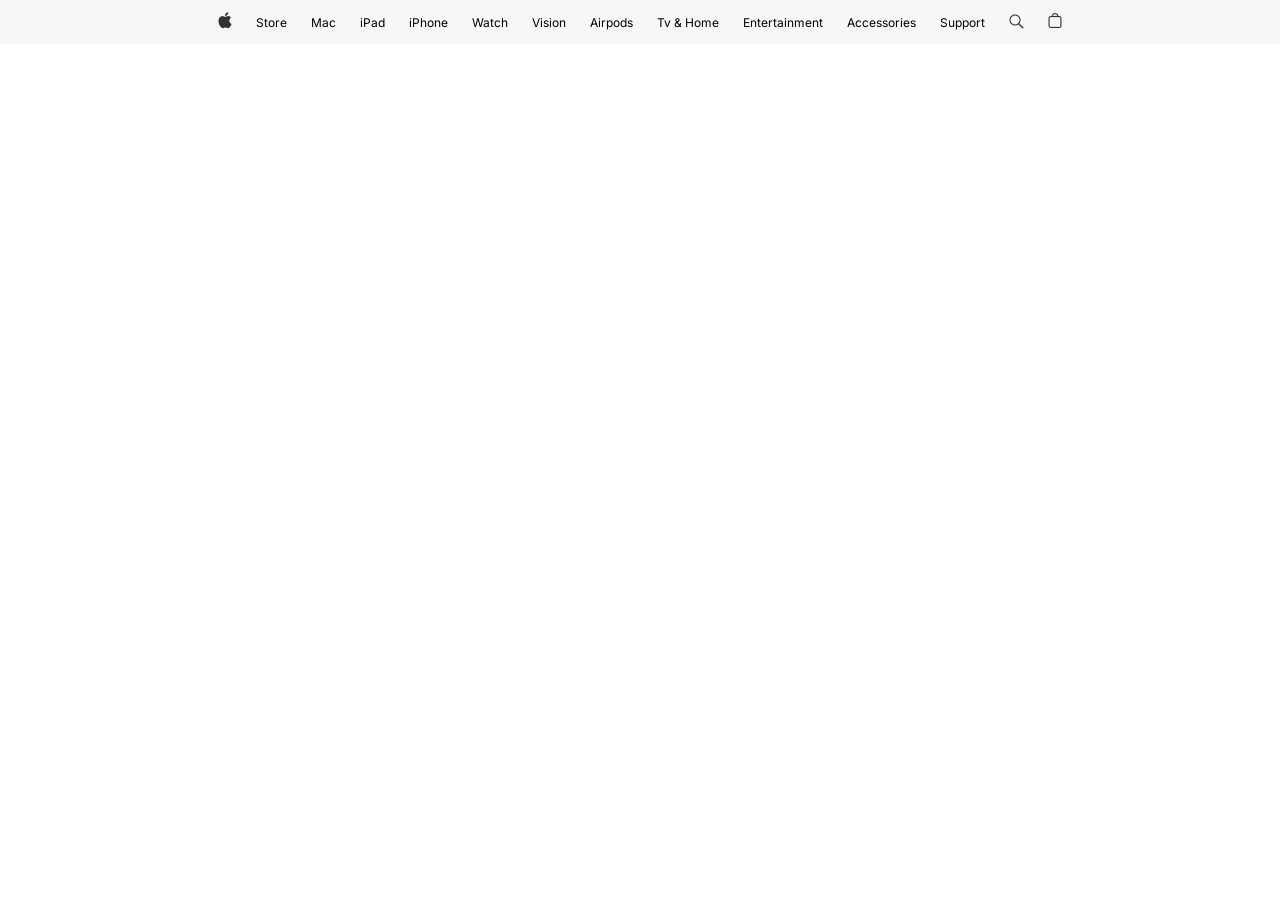
==== index.html @ d6459a12 "navbar hiiilee" ====
<!doctype html>
<html lang="en">
  <head>
    <meta charset="UTF-8" />
    <meta name="viewport" content="width=device-width, initial-scale=1.0" />
    <title>Apple</title>
    <link rel="stylesheet" href="style.css" />
    <link rel="preconnect" href="https://fonts.googleapis.com" />
    <link rel="preconnect" href="https://fonts.gstatic.com" crossorigin />
    <link
      href="https://fonts.googleapis.com/css2?family=Bebas+Neue&family=Google+Sans+Flex:opsz,wght@6..144,1..1000&family=Inter:ital,opsz,wght@0,14..32,100..900;1,14..32,100..900&display=swap"
      rel="stylesheet"
    />
  </head>
  <body>
    <div class="navbar">
      <img src="./logo.png" class="logo" />
      <a>Store</a>
      <a>Mac</a>
      <a>iPad</a>
      <a>iPhone</a>
      <a>Watch</a>
      <a>Vision</a>
      <a>Airpods</a>
      <a>Tv & Home</a>
      <a>Entertainment</a>
      <a>Accessories</a>
      <a>Support</a>
      <img src="./search.png" class="search" />
      <img src="./bag.png" class="bag" />
    </div>
  </body>
</html>
---- style.css ----
* {
  box-sizing: border-box;
  margin: 0;
}

.navbar {
  width: 100%;
  height: 44px;
  display: flex;
  gap: 24px;
  font-family: Inter;
  font-size: 12px;
  font-weight: 400;
  align-items: center;
  justify-content: center;
  background-color: #f5f5f7cc;
}
.logo {
  width: 14px;
  height: 44px;
}
.search {
  width: 15px;
  height: 44px;
}
.bag {
  width: 14px;
  height: 44px;
}
.navbar img {
}
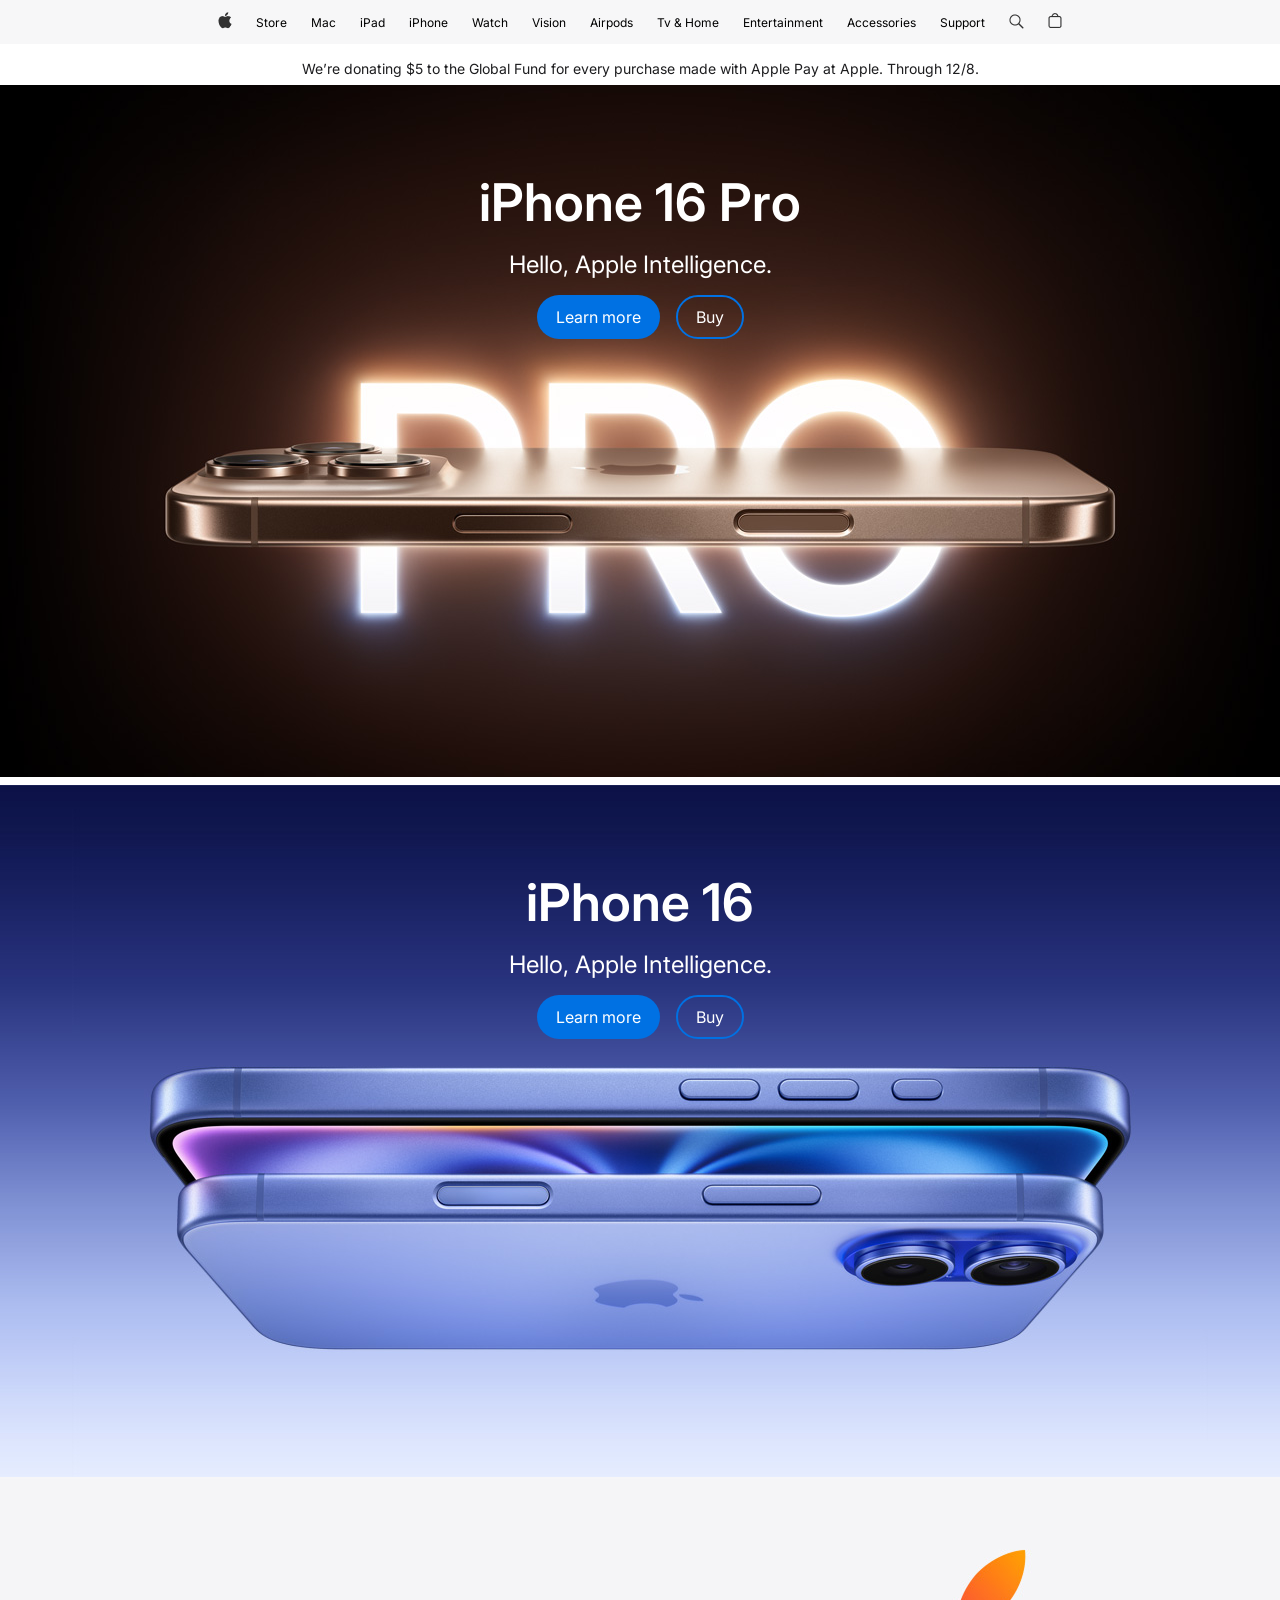
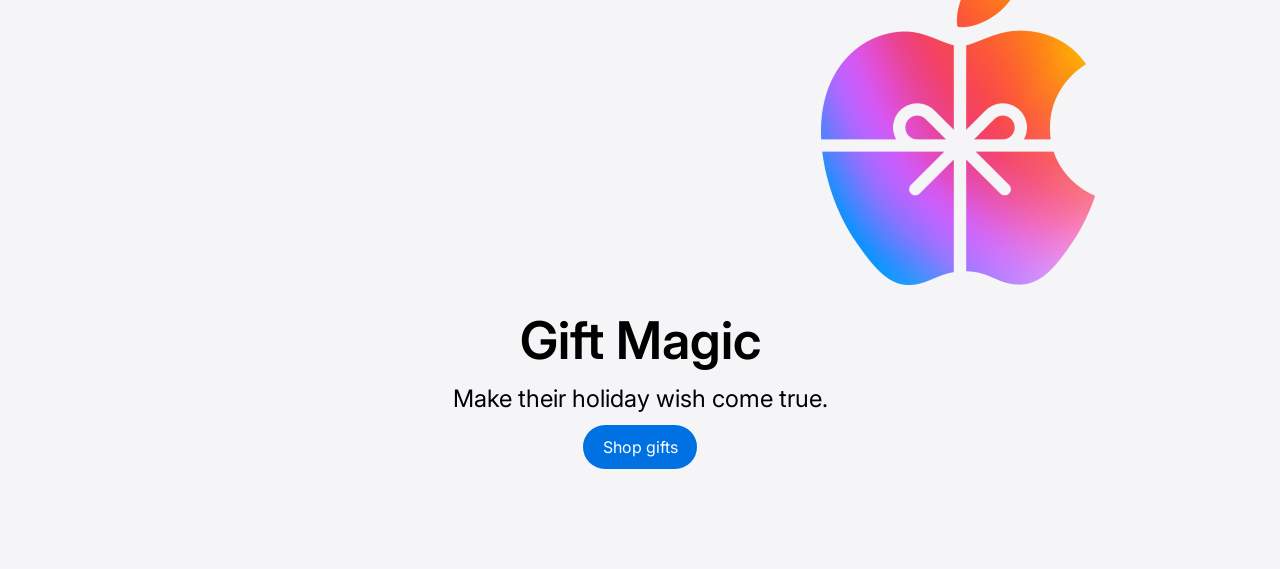
==== commit 2d2971ae: "ehni 3 zurg hiisen" ====
--- a/index.html
+++ b/index.html
@@ -29,5 +29,30 @@
       <img src="./search.png" class="search" />
       <img src="./bag.png" class="bag" />
     </div>
+    <span
+      >We’re donating $5 to the Global Fund for every purchase made with
+      Apple Pay at Apple. Through 12/8.
+    </span>
+    <div class="Pro">
+      <h1>iPhone 16 Pro</h1>
+      <p>Hello, Apple Intelligence.</p>
+      <div>
+        <div class="learn">Learn more</div>
+        <div class="buy">Buy</div>
+      </div>
+    </div>
+    <div class="iphone16">
+      <h1>iPhone 16</h1>
+      <p>Hello, Apple Intelligence.</p>
+      <div>
+        <div class="learn">Learn more</div>
+        <div class="buy">Buy</div>
+      </div>
+    </div>
+    <div class="background3">
+      <h1>Gift Magic</h1>
+      <p>Make their holiday wish come true.</p>
+      <div class="shop">Shop gifts</div>
+    </div>
   </body>
 </html>
--- a/style.css
+++ b/style.css
@@ -1,6 +1,7 @@
 * {
   box-sizing: border-box;
   margin: 0;
+  font-family: inter;
 }
 
 .navbar {
@@ -27,5 +28,123 @@
   width: 14px;
   height: 44px;
 }
-.navbar img {
+span {
+  font-family: inter;
+  font-size: 14px;
+  font-weight: 400;
+  display: flex;
+  justify-content: center;
+  color: #1d1d1f;
+  padding-top: 16px;
 }
+.Pro {
+  background-image: url(./background1.jpg);
+  width: 100%;
+  height: 692px;
+  background-position: center;
+  background-repeat: no-repeat;
+  margin-top: 8px;
+  display: flex;
+  flex-direction: column;
+  align-items: center;
+  font-family: Inter;
+  gap: 16px;
+}
+h1 {
+  font-size: 52px;
+  color: white;
+  font-weight: 600;
+  margin-top: 50px;
+  padding-top: 36px;
+}
+p {
+  font-size: 24px;
+  color: white;
+  font-weight: 400;
+}
+.Pro div {
+  font-size: 16px;
+  font-weight: 400;
+  font-family: Inter;
+  padding:
+    left 20px,
+    right 20px,
+    top 12px,
+    bottom 12px;
+  display: flex;
+  justify-content: center;
+  align-items: center;
+  gap: 16px;
+}
+.learn {
+  width: 123px;
+  height: 44px;
+  background-color: #0071e3;
+  color: white;
+  border-radius: 30px;
+}
+.buy {
+  width: 68px;
+  height: 44px;
+  color: white;
+  border-radius: 30px;
+  background-color: transparent;
+  border: solid 2px #0071e3;
+}
+.iphone16 {
+  background-image: url(./Figure.png);
+  width: 100%;
+  height: 692px;
+  background-position: center;
+  background-repeat: no-repeat;
+  margin-top: 8px;
+  display: flex;
+  flex-direction: column;
+  align-items: center;
+  font-family: Inter;
+  gap: 16px;
+}
+.iphone16 div {
+  font-size: 16px;
+  font-weight: 400;
+  font-family: Inter;
+  padding:
+    left 20px,
+    right 20px,
+    top 12px,
+    bottom 12px;
+  display: flex;
+  justify-content: center;
+  align-items: center;
+  gap: 16px;
+}
+.background3 {
+  background-image: url(/apple.png);
+  width: 100%;
+  height: 692px;
+  background-color: #f5f5f7cc;
+  padding-top: 12px;
+  display: flex;
+  flex-direction: column;
+  gap: 12px;
+  align-items: center;
+  justify-content: end;
+  padding-bottom: 100px;
+}
+.background3 h1 {
+  color: black;
+}
+.background3 p {
+  color: black;
+}
+.shop {
+  width: 114px;
+  height: 44px;
+  background-color: #0071e3;
+  border-radius: 30px;
+  display: flex;
+  justify-content: center;
+  align-items: center;
+  color: white;
+  gap: 16px;
+}
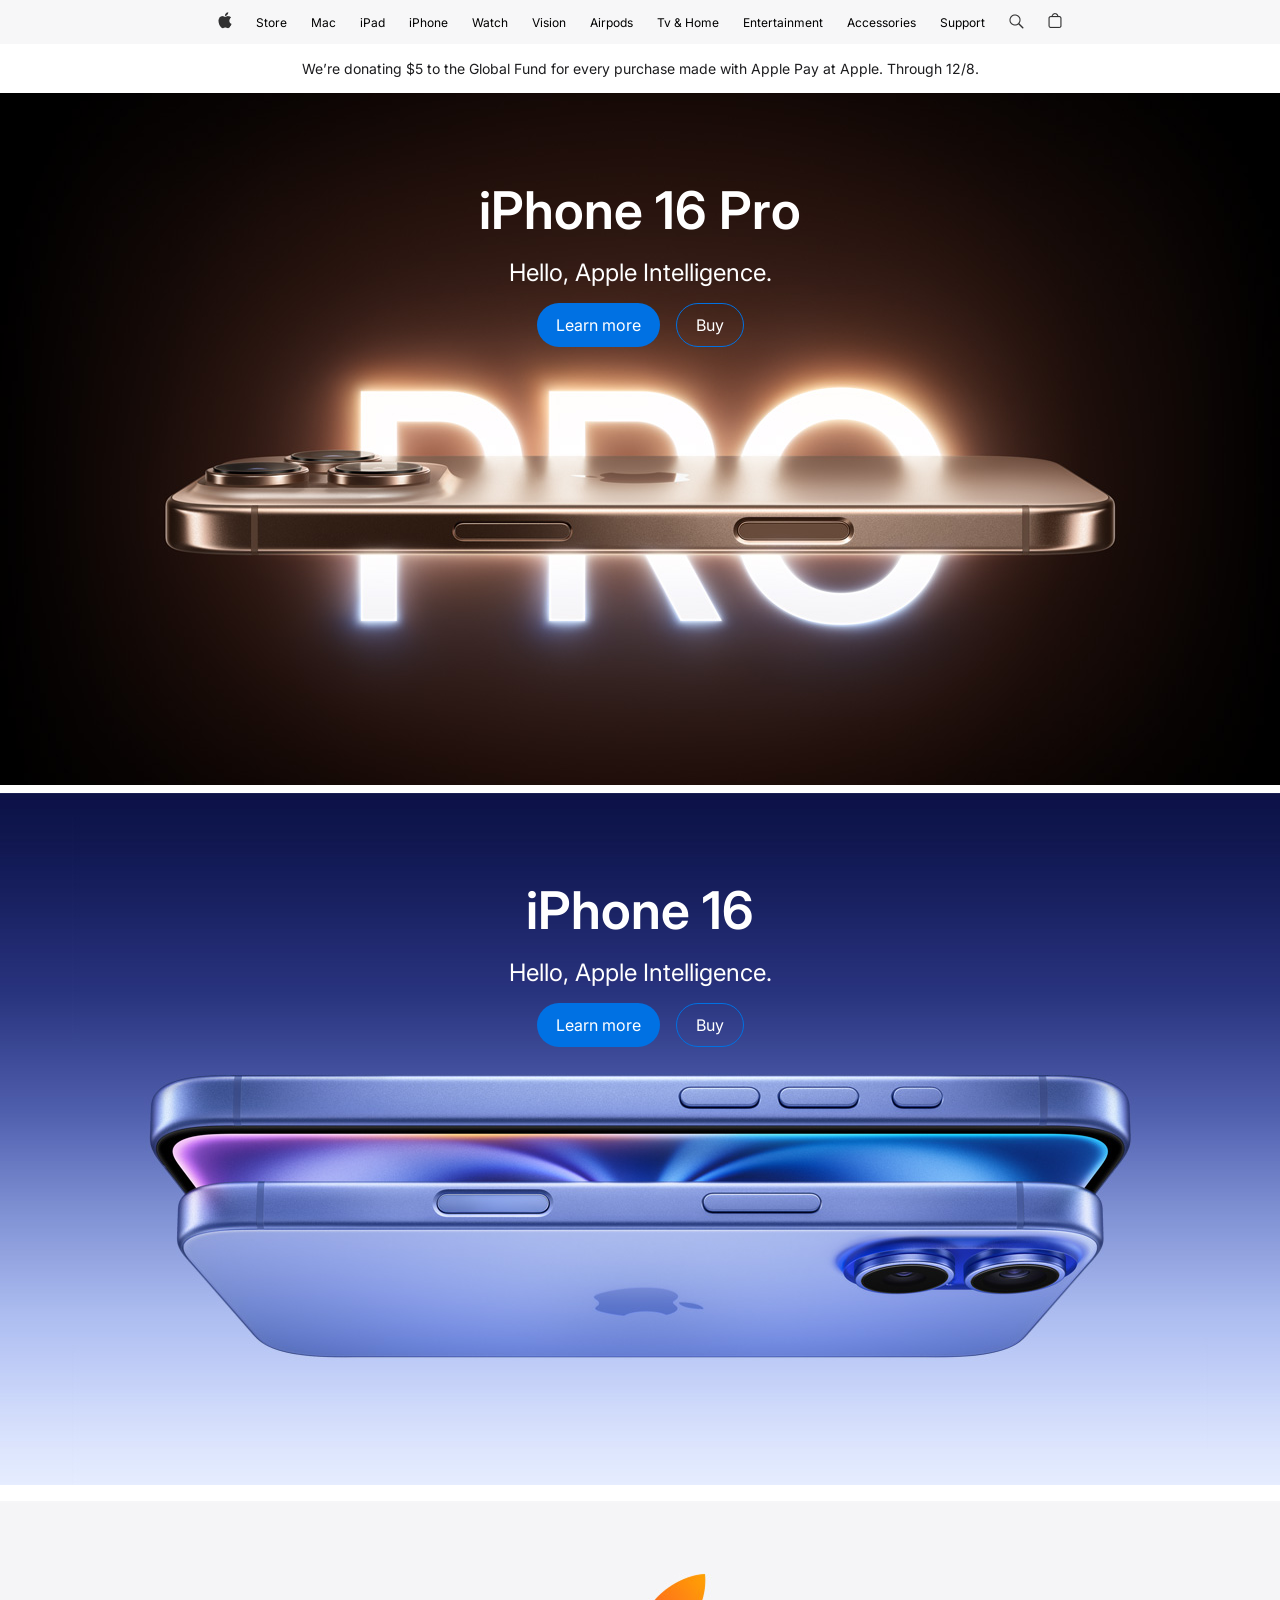
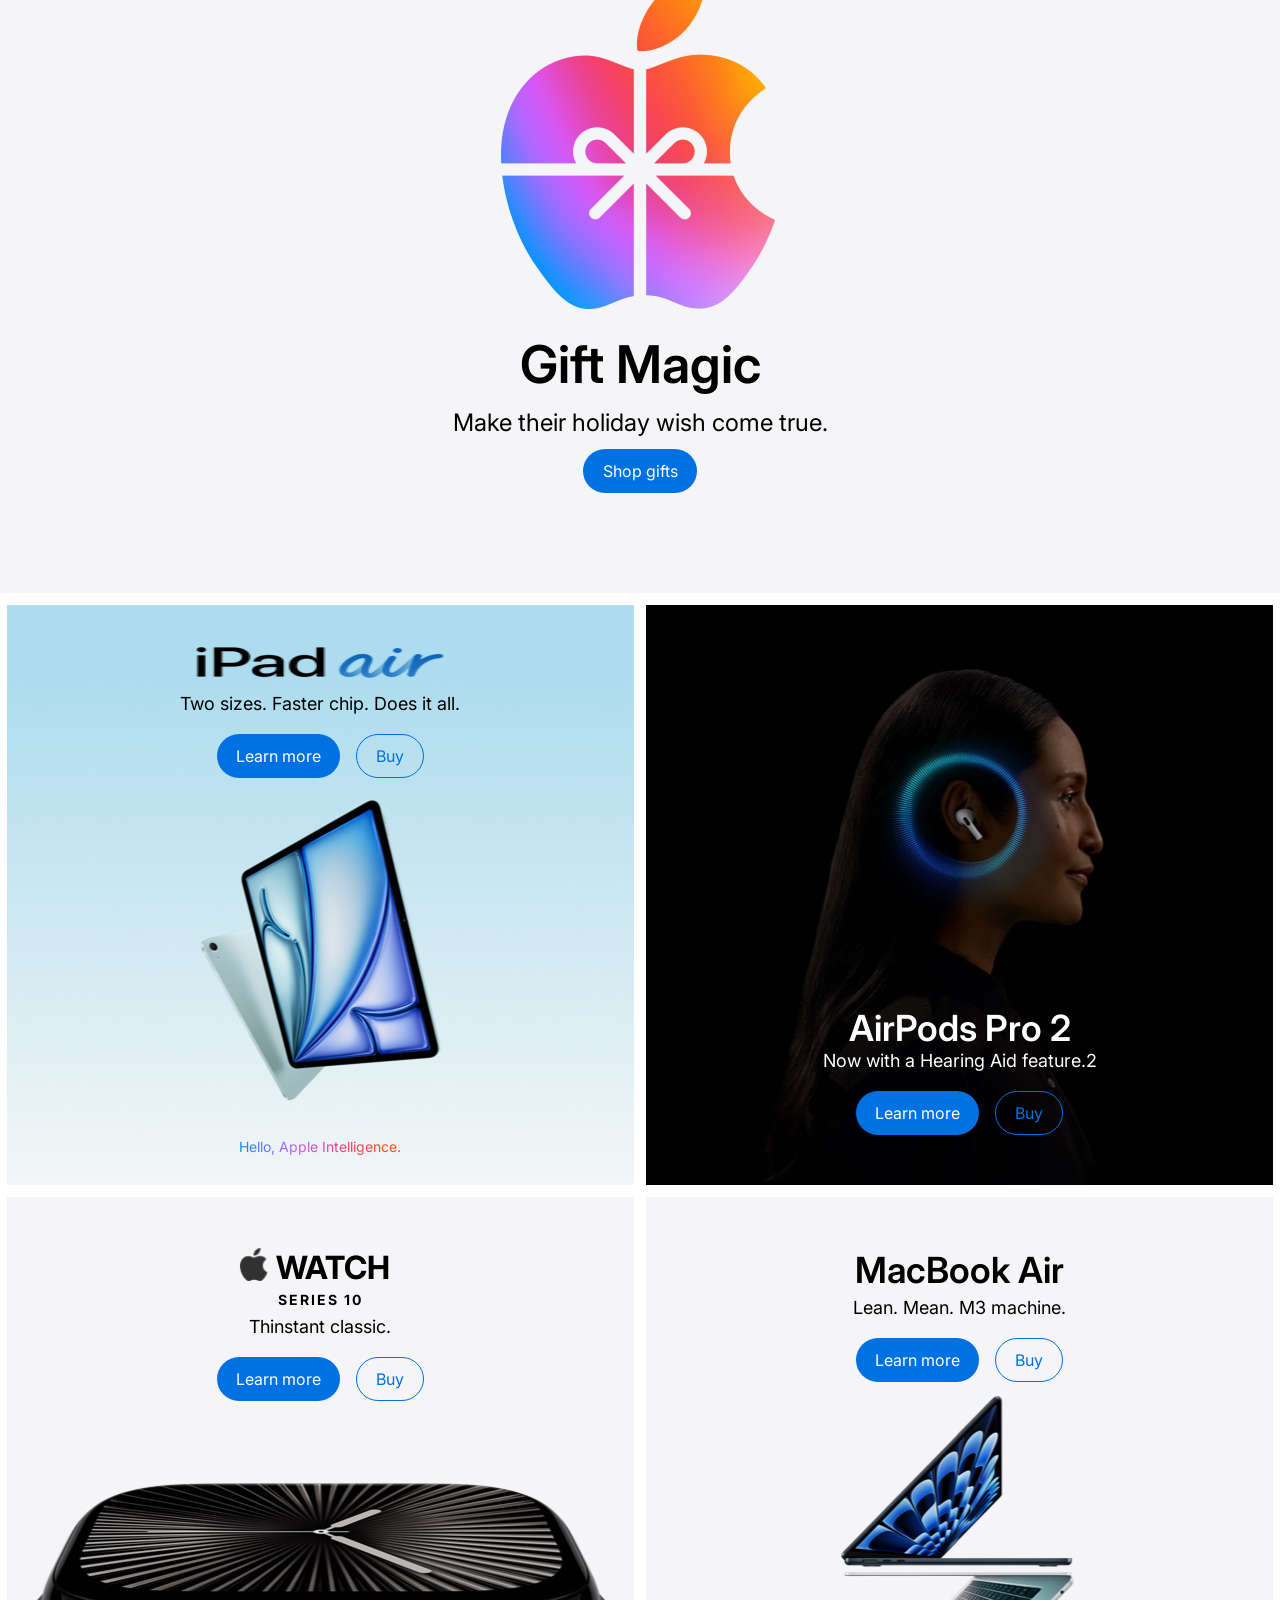
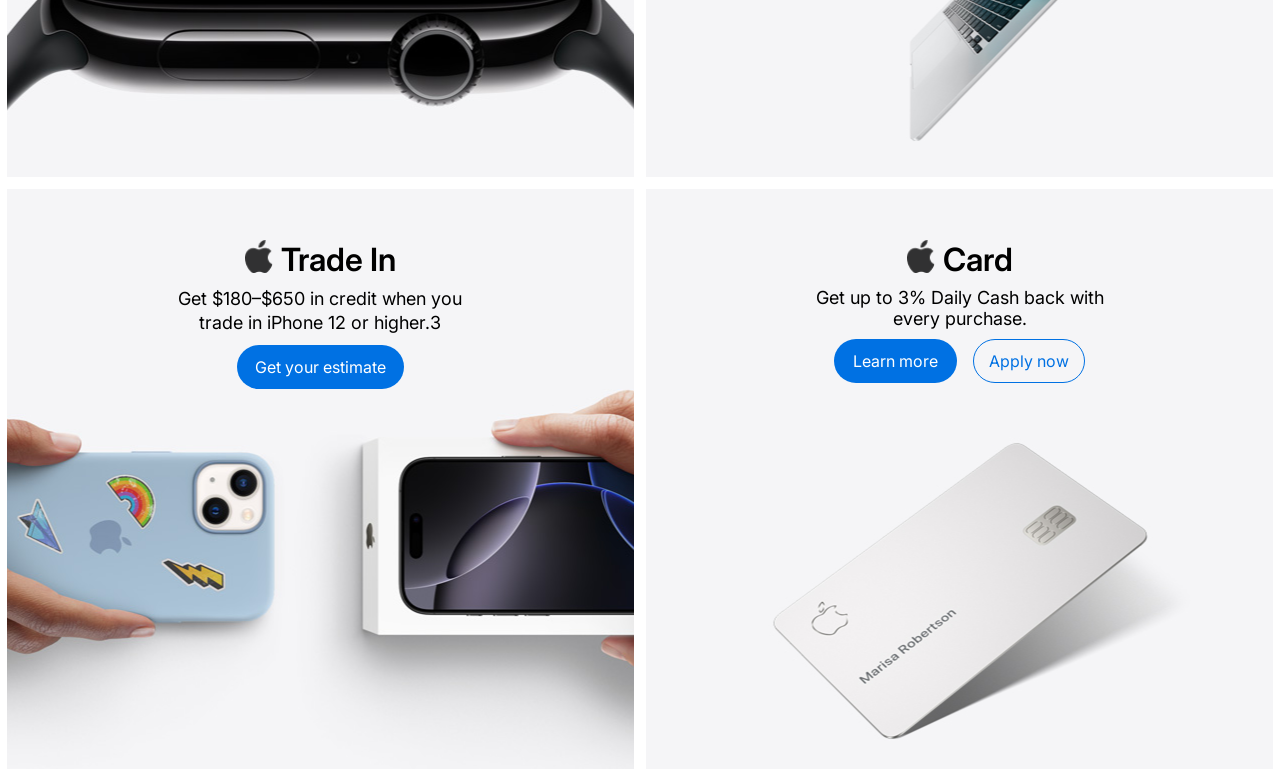
==== commit d63ef205: "[ ]" ====
--- a/index.html
+++ b/index.html
@@ -13,7 +13,7 @@
     />
   </head>
   <body>
-    <div class="navbar">
+    <nav>
       <img src="./logo.png" class="logo" />
       <a>Store</a>
       <a>Mac</a>
@@ -28,31 +28,81 @@
       <a>Support</a>
       <img src="./search.png" class="search" />
       <img src="./bag.png" class="bag" />
-    </div>
+    </nav>
     <span
       >We’re donating $5 to the Global Fund for every purchase made with
       Apple Pay at Apple. Through 12/8.
     </span>
-    <div class="Pro">
+    <main>
       <h1>iPhone 16 Pro</h1>
       <p>Hello, Apple Intelligence.</p>
       <div>
-        <div class="learn">Learn more</div>
-        <div class="buy">Buy</div>
+        <a class="learn">Learn more</a>
+        <a class="buy">Buy</a>
       </div>
-    </div>
-    <div class="iphone16">
+    </main>
+    <main id="main">
       <h1>iPhone 16</h1>
       <p>Hello, Apple Intelligence.</p>
       <div>
-        <div class="learn">Learn more</div>
-        <div class="buy">Buy</div>
+        <a class="learn">Learn more</a>
+        <a class="buy">Buy</a>
       </div>
-    </div>
-    <div class="background3">
+    </main>
+    <main class="main">
       <h1>Gift Magic</h1>
       <p>Make their holiday wish come true.</p>
-      <div class="shop">Shop gifts</div>
+      <a class="shop">Shop gifts</a>
+    </main>
+    <div class="product">
+      <figure id="ipad">
+        <img src="./ipadtext.png" />
+        <p>Two sizes. Faster chip. Does it all.</p>
+        <div class="more">
+          <a class="learn">Learn more</a>
+          <a class="buy">Buy</a>
+        </div>
+        <span>Hello, Apple Intelligence.</span>
+      </figure>
+      <figure id="airpods">
+        <h1>AirPods Pro 2</h1>
+        <p>Now with a Hearing Aid feature.2</p>
+        <div class="more">
+          <a class="learn">Learn more</a>
+          <a class="buy">Buy</a>
+        </div>
+      </figure>
+      <figure id="watch">
+        <h1><img src="./Vector.png" class="vector" />WATCH</h1>
+
+        <h4>SERIES 10</h4>
+        <p>Thinstant classic.</p>
+        <div class="more">
+          <a class="learn">Learn more</a>
+          <a class="buy">Buy</a>
+        </div>
+      </figure>
+      <figure id="macbook">
+        <h1>MacBook Air</h1>
+        <p>Lean. Mean. M3 machine.</p>
+        <div class="more">
+          <a class="learn">Learn more</a>
+          <a class="buy">Buy</a>
+        </div>
+      </figure>
+      <figure id="tradein">
+        <h1><img src="./Vector.png" class="vector" />Trade In</h1>
+        <p>Get $180–$650 in credit when you trade in iPhone 12 or higher.3</p>
+        <a class="learn">Get your estimate</a>
+      </figure>
+      <figure id="card">
+        <h1><img src="./Vector.png" class="vector" />Card</h1>
+        <p>Get up to 3% Daily Cash back with every purchase.</p>
+        <div class="more">
+          <a class="learn">Learn more</a>
+          <a class="buy">Apply now</a>
+        </div>
+      </figure>
     </div>
   </body>
 </html>
--- a/style.css
+++ b/style.css
@@ -3,8 +3,13 @@
   margin: 0;
   font-family: inter;
 }
-
-.navbar {
+body {
+  display: flex;
+  align-items: center;
+  flex-direction: column;
+}
+/* navbar fixed */
+nav {
   width: 100%;
   height: 44px;
   display: flex;
@@ -15,6 +20,7 @@
   align-items: center;
   justify-content: center;
   background-color: #f5f5f7cc;
+  position: fixed;
 }
 .logo {
   width: 14px;
@@ -28,6 +34,7 @@
   width: 14px;
   height: 44px;
 }
+/* navbar end */
 span {
   font-family: inter;
   font-size: 14px;
@@ -35,15 +42,17 @@
   display: flex;
   justify-content: center;
   color: #1d1d1f;
-  padding-top: 16px;
-}
-.Pro {
+  padding-top: 60px;
+}
+/* main product name */
+/* first */
+main {
   background-image: url(./background1.jpg);
   width: 100%;
   height: 692px;
   background-position: center;
   background-repeat: no-repeat;
-  margin-top: 8px;
+  margin-top: 16px;
   display: flex;
   flex-direction: column;
   align-items: center;
@@ -62,7 +71,7 @@
   color: white;
   font-weight: 400;
 }
-.Pro div {
+main div {
   font-size: 16px;
   font-weight: 400;
   font-family: Inter;
@@ -82,6 +91,9 @@
   background-color: #0071e3;
   color: white;
   border-radius: 30px;
+  align-items: center;
+  display: flex;
+  justify-content: center;
 }
 .buy {
   width: 68px;
@@ -89,40 +101,28 @@
   color: white;
   border-radius: 30px;
   background-color: transparent;
-  border: solid 2px #0071e3;
-}
-.iphone16 {
+  border: solid 1px #0071e3;
+  align-items: center;
+  display: flex;
+  justify-content: center;
+}
+/* firstend */
+/* main second */
+#main {
   background-image: url(./Figure.png);
-  width: 100%;
-  height: 692px;
   background-position: center;
   background-repeat: no-repeat;
+  background-size: cover;
   margin-top: 8px;
-  display: flex;
-  flex-direction: column;
-  align-items: center;
-  font-family: Inter;
-  gap: 16px;
-}
-.iphone16 div {
-  font-size: 16px;
-  font-weight: 400;
-  font-family: Inter;
-  padding:
-    left 20px,
-    right 20px,
-    top 12px,
-    bottom 12px;
-  display: flex;
-  justify-content: center;
-  align-items: center;
-  gap: 16px;
-}
-.background3 {
-  background-image: url(/apple.png);
-  width: 100%;
+}
+/* second end */
+/* main third  */
+.main {
+  background-image: url(./apple.png);
+  background-position: center;
+  background-size: cover;
+  width: 100%px;
   height: 692px;
-  background-color: #f5f5f7cc;
   padding-top: 12px;
   display: flex;
   flex-direction: column;
@@ -131,10 +131,10 @@
   justify-content: end;
   padding-bottom: 100px;
 }
-.background3 h1 {
-  color: black;
-}
-.background3 p {
+.main h1 {
+  color: black;
+}
+.main p {
   color: black;
 }
 .shop {
@@ -148,3 +148,157 @@
   color: white;
   gap: 16px;
 }
+/* main end */
+/* products */
+.product {
+  width: 100%;
+  height: 1764px;
+  display: flex;
+  flex-wrap: wrap;
+  gap: 12px;
+  justify-content: center;
+  margin-top: 12px;
+}
+.product figure {
+  width: 49%;
+  height: 580px;
+  background-size: cover;
+  background-position: center;
+  display: flex;
+  flex-direction: column;
+  align-items: center;
+}
+.product h1 {
+  font-size: 36px;
+}
+.product p {
+  font-size: 18px;
+  font-weight: 400;
+}
+.product .buy {
+  color: #0071e3;
+}
+
+#ipad {
+  background-image: url(./ipadair.png);
+}
+#ipad img {
+  width: 250px;
+  height: 33px;
+  margin-top: 40px;
+}
+#ipad p {
+  color: black;
+  font-weight: 400;
+  margin-top: 15px;
+}
+#ipad span {
+  margin-top: 300px;
+  font-size: 14px;
+  background: linear-gradient(
+    90deg,
+    #0090f7 0%,
+    #ba62fc 33.33%,
+    #f2416b 66.67%,
+    #f55600 100%
+  );
+  background-clip: text;
+  -webkit-text-fill-color: transparent;
+}
+.more {
+  display: flex;
+  gap: 16px;
+  margin-top: 20px;
+}
+#airpods {
+  background-image: url(./airpodspro2.png);
+  display: flex;
+  justify-content: end;
+  padding-bottom: 50px;
+}
+#macbook {
+  background-image: url(./macbookair.png);
+}
+
+#macbook h1 {
+  color: black;
+  margin-top: 15px;
+}
+#macbook p {
+  color: black;
+  margin-top: 5px;
+}
+
+#watch {
+  background-image: url(./watch.png);
+}
+.vector {
+  width: 28px;
+  height: 33px;
+  position: relative;
+}
+#watch h1 {
+  display: flex;
+  width: 161px;
+  height: 61px;
+  gap: 8px;
+  color: black;
+  font-weight: 700;
+  font-size: 32px;
+  margin-top: 15px;
+}
+#watch h4 {
+  font-size: 14px;
+  margin-top: 18px;
+  font-weight: 700;
+  letter-spacing: 2px;
+}
+#watch p {
+  color: black;
+  margin-top: 8px;
+}
+
+#tradein {
+  background-image: url(./tradein.png);
+}
+#tradein h1 {
+  color: black;
+  gap: 8px;
+  display: flex;
+  font-size: 32px;
+  margin-top: 15px;
+}
+#tradein p {
+  color: black;
+  font-size: 18px;
+  line-height: 24px;
+  width: 322px;
+  text-align: center;
+  margin-top: 8px;
+}
+#tradein .learn {
+  width: 167px;
+  margin-top: 10px;
+}
+#card {
+  background-image: url(./card.png);
+}
+#card h1 {
+  color: black;
+  font-size: 32px;
+  display: flex;
+  gap: 8px;
+  margin-top: 15px;
+}
+#card p {
+  width: 322px;
+  color: black;
+  text-align: center;
+  margin-top: 8px;
+}
+#card .buy {
+  width: 112px;
+}
+#card .more {
+  margin-top: 10px;
+}
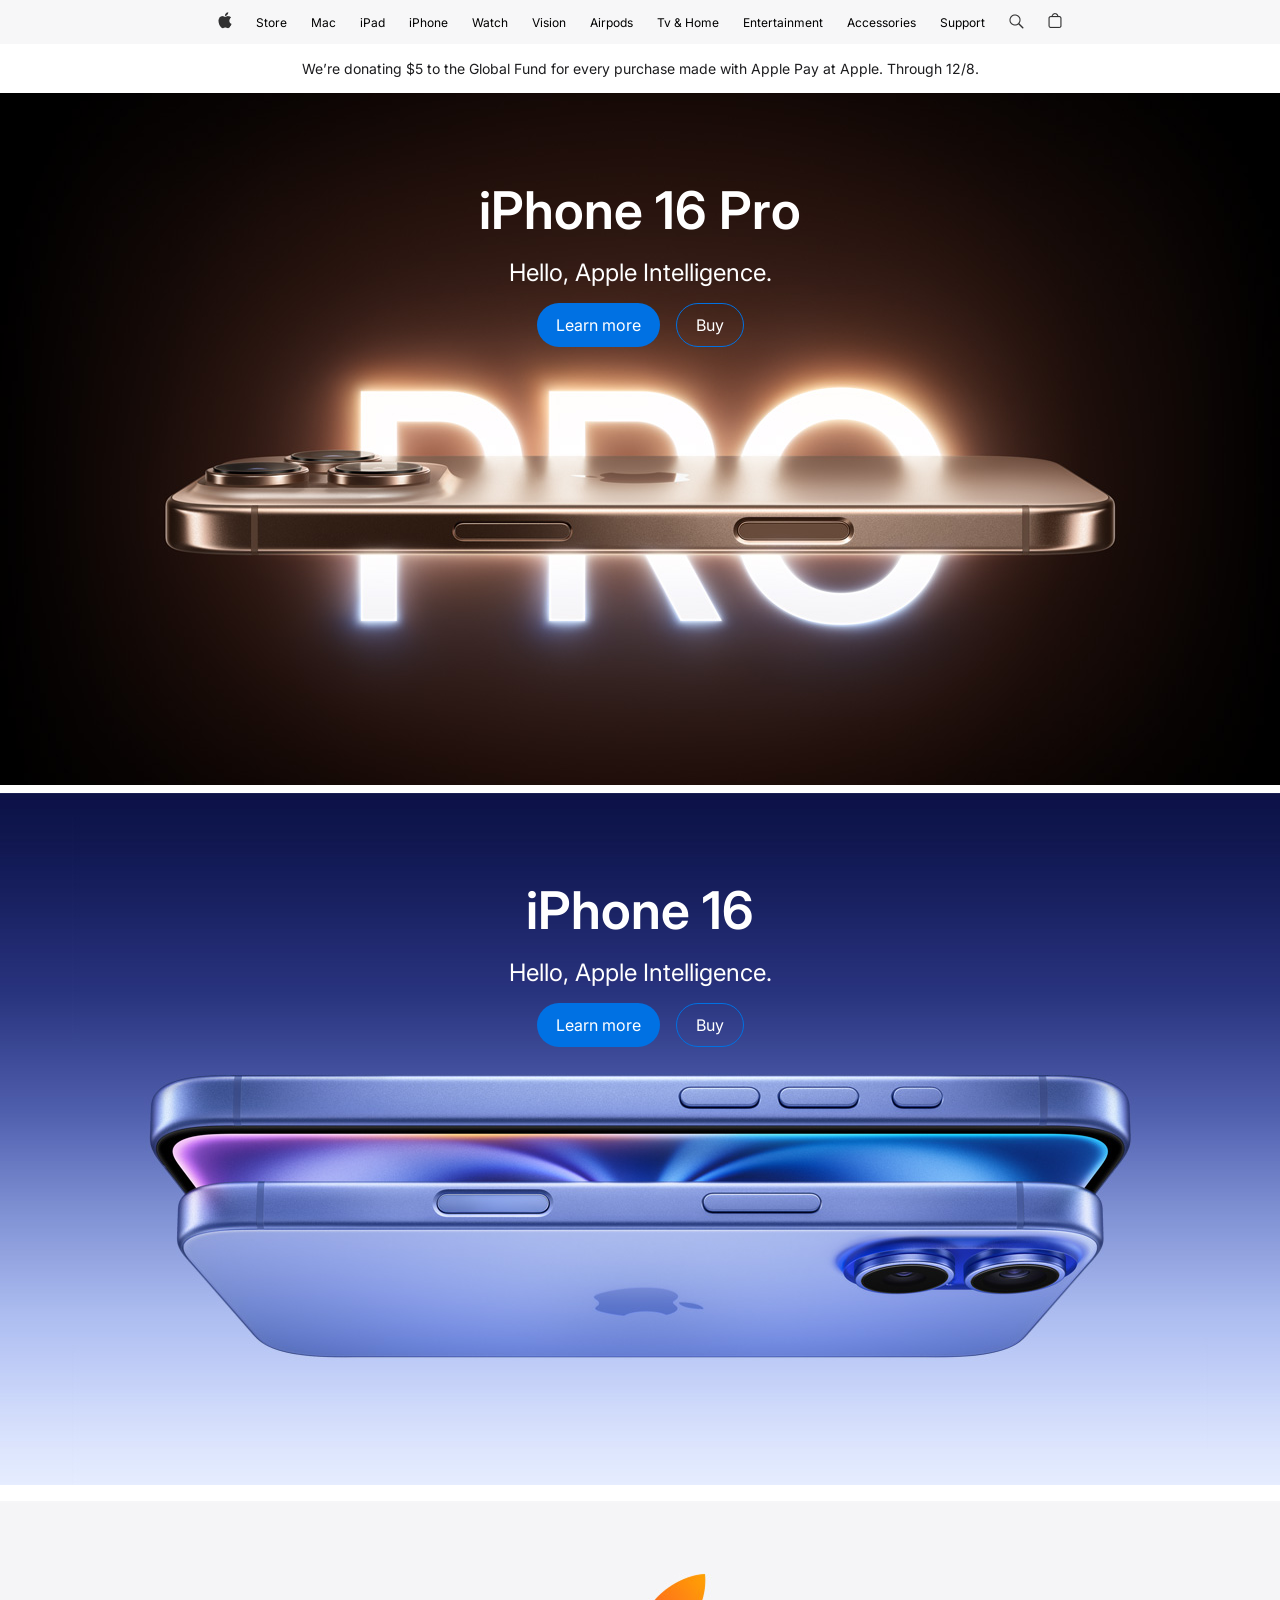
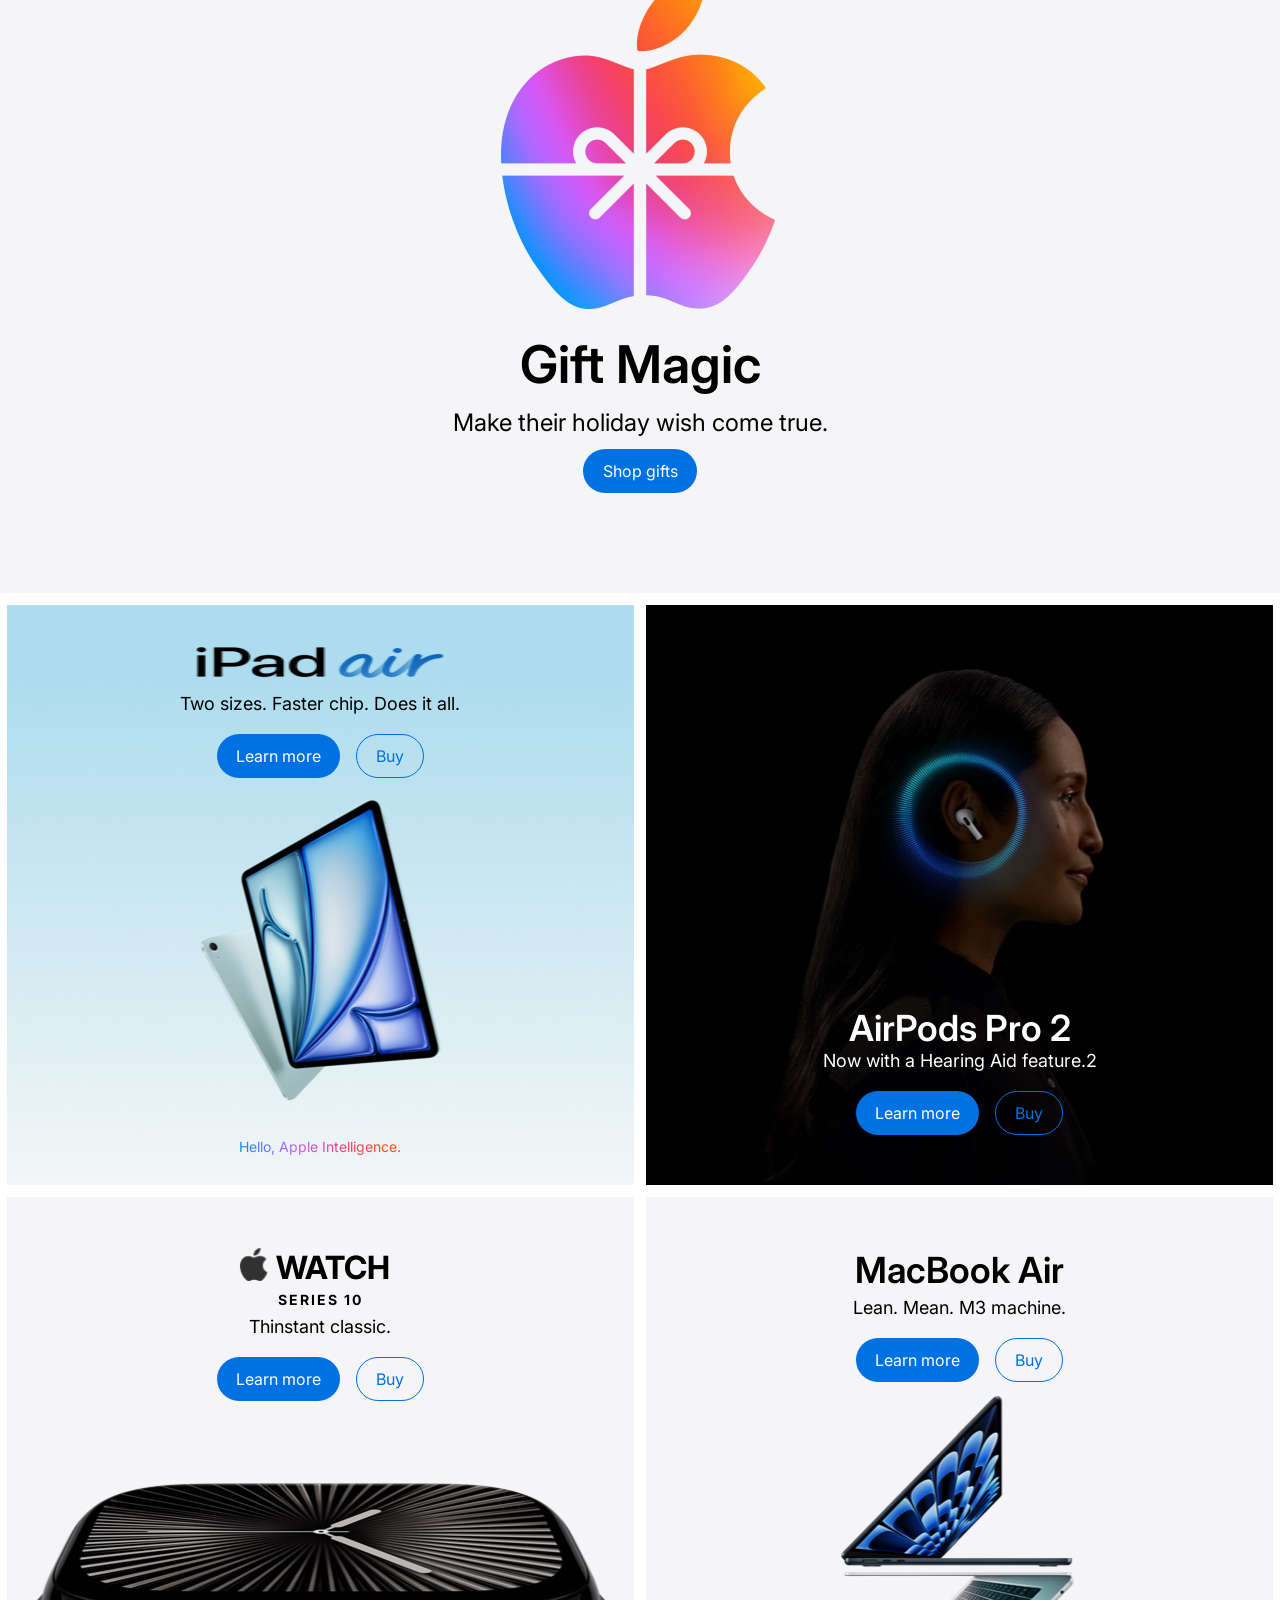
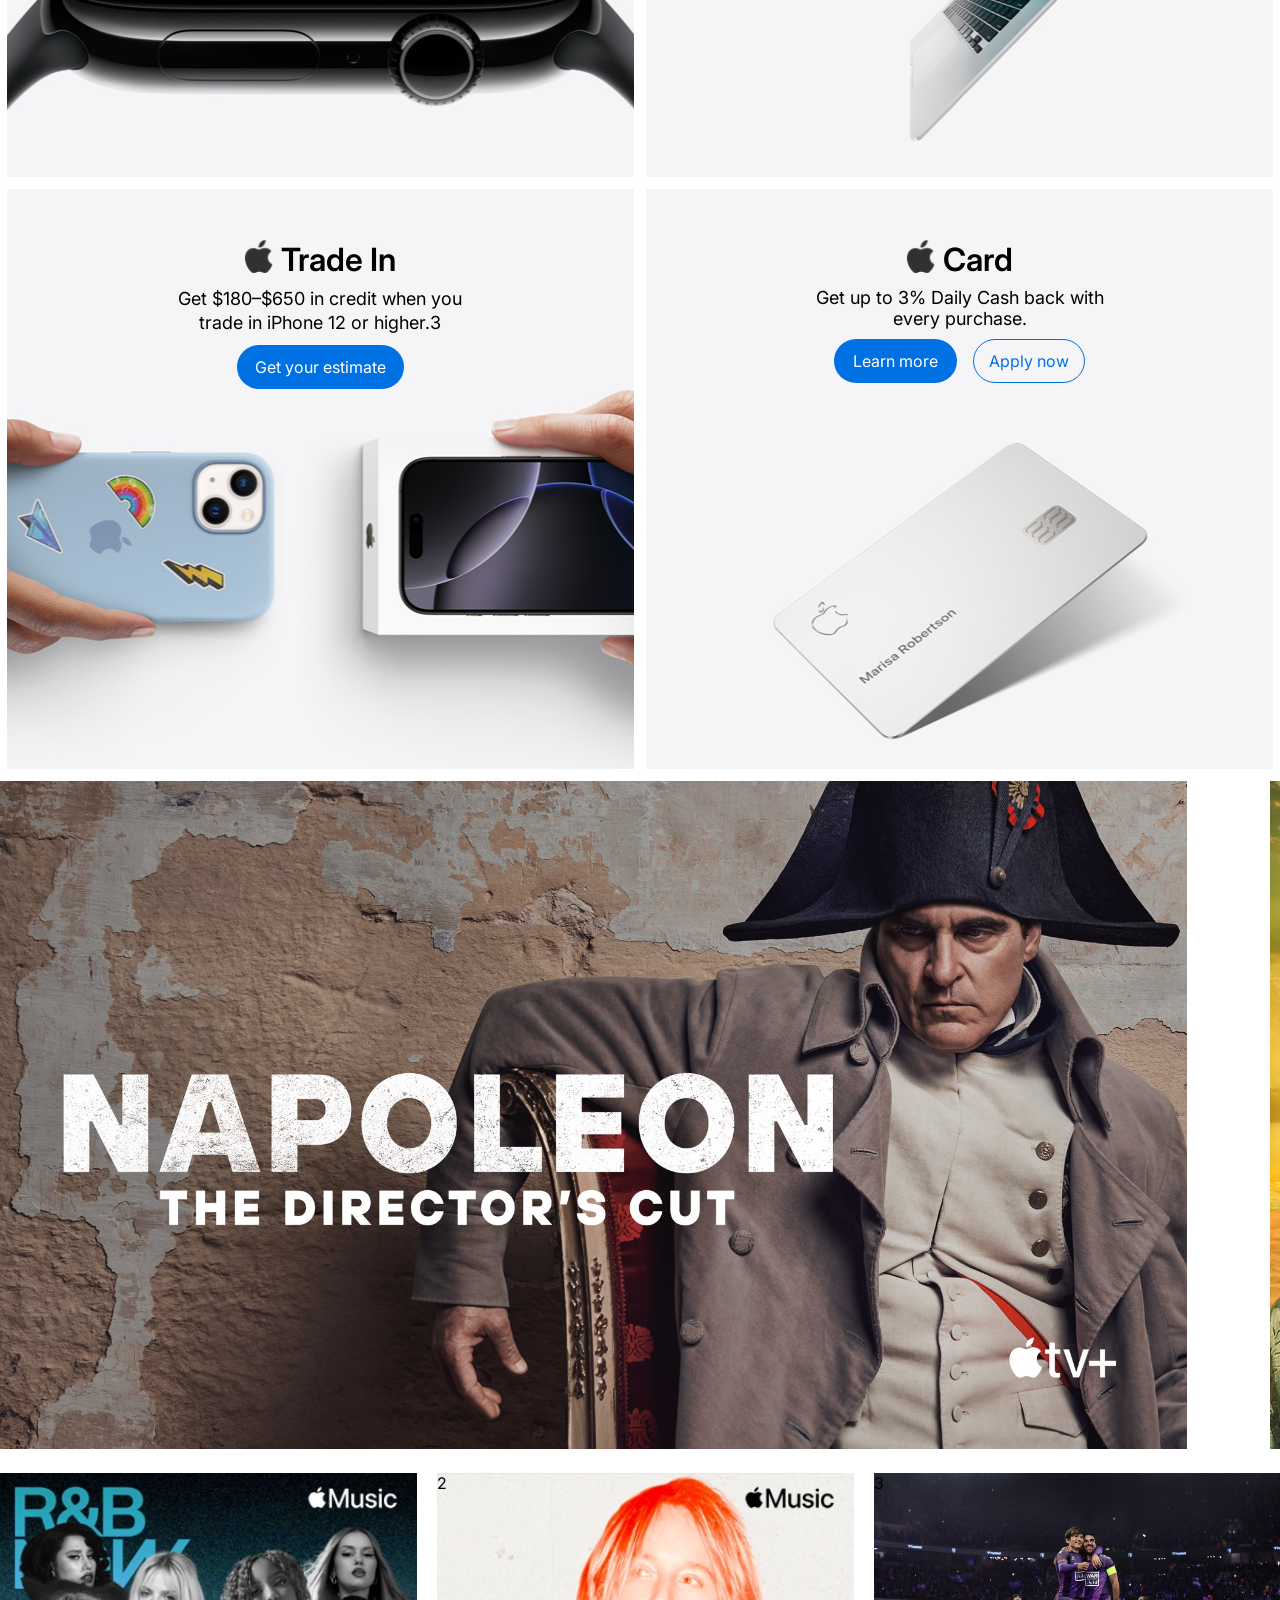
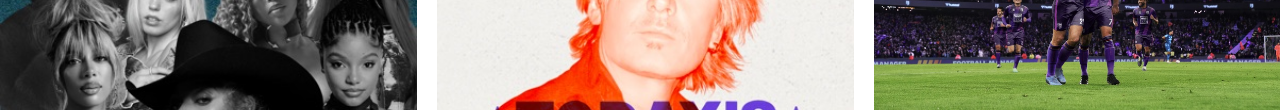
==== commit 284df6fa: "first page done" ====
--- a/index.html
+++ b/index.html
@@ -103,6 +103,57 @@
           <a class="buy">Apply now</a>
         </div>
       </figure>
+      <section class="media">
+        <div class="item1"></div>
+        <div class="item2"></div>
+        <div class="item3"></div>
+        <div class="item4"></div>
+        <div class="item5"></div>
+        <div class="item6"></div>
+        <div class="item7"></div>
+        <div class="item8"></div>
+        <div class="item9"></div>
+        <div class="item10"></div>
+      </section>
+      <div class="dots">
+        <a href=".item1" class="dot"></a>
+        <a href=".item2" class="dot"></a>
+        <a href=".item3" class="dot"></a>
+        <a href=".item4" class="dot"></a>
+        <a href=".item5" class="dot"></a>
+        <a href=".item6" class="dot"></a>
+        <a href=".item7" class="dot"></a>
+        <a href=".item8" class="dot"></a>
+        <a href=".item9" class="dot"></a>
+        <a href=".item10" class="dot"></a>
+      </div>
+      <!-- last last last -->
+      <div class="carousel">
+        <div class="group">
+          <div class="page" id="page1">1</div>
+          <div class="page" id="page2">2</div>
+          <div class="page" id="page3">3</div>
+          <div class="page" id="page4">4</div>
+          <div class="page" id="page5">5</div>
+          <div class="page" id="page6">6</div>
+          <div class="page" id="page7">7</div>
+          <div class="page" id="page8">8</div>
+          <div class="page" id="page9">9</div>
+          <div class="page" id="page10">10</div>
+        </div>
+        <div aria-hidden class="group">
+          <div class="page" id="page1">1</div>
+          <div class="page" id="page2">2</div>
+          <div class="page" id="page3">3</div>
+          <div class="page" id="page4">4</div>
+          <div class="page" id="page5">5</div>
+          <div class="page" id="page6">6</div>
+          <div class="page" id="page7">7</div>
+          <div class="page" id="page8">8</div>
+          <div class="page" id="page9">9</div>
+          <div class="page" id="page10">10</div>
+        </div>
+      </div>
     </div>
   </body>
 </html>
--- a/style.css
+++ b/style.css
@@ -3,6 +3,11 @@
   margin: 0;
   font-family: inter;
 }
+@media (max-width: 768px) {
+  .box {
+    width: 100%;
+  }
+}
 body {
   display: flex;
   align-items: center;
@@ -50,6 +55,7 @@
   background-image: url(./background1.jpg);
   width: 100%;
   height: 692px;
+  background-size: cover;
   background-position: center;
   background-repeat: no-repeat;
   margin-top: 16px;
@@ -121,7 +127,7 @@
   background-image: url(./apple.png);
   background-position: center;
   background-size: cover;
-  width: 100%px;
+  width: 100%;
   height: 692px;
   padding-top: 12px;
   display: flex;
@@ -302,3 +308,126 @@
 #card .more {
   margin-top: 10px;
 }
+.carousel {
+  width: 100%;
+  display: flex;
+  overflow-x: auto;
+  flex-direction: row;
+  gap: 20px;
+}
+.carousel::-webkit-scrollbar {
+  display: none;
+}
+.group {
+  display: flex;
+  justify-content: center;
+  align-items: center;
+  gap: 20px;
+  animation: spin 30s infinite linear;
+}
+
+.page {
+  width: 417px;
+  height: 237px;
+  background-size: cover;
+}
+@keyframes spin {
+  from {
+    translate: 0;
+  }
+  to {
+    translate: -100%;
+  }
+}
+.group :hover {
+  animation-play-state: paused;
+}
+#page1 {
+  background-image: url(./1.jpg);
+}
+#page2 {
+  background-image: url(./2.jpg);
+}
+#page3 {
+  background-image: url(./3.jpg);
+}
+#page4 {
+  background-image: url(./4.jpg);
+}
+#page5 {
+  background-image: url(./5.jpg);
+}
+#page6 {
+  background-image: url(./6.jpg);
+}
+#page7 {
+  background-image: url(./7.jpg);
+}
+#page8 {
+  background-image: url(./8.jpg);
+}
+#page9 {
+  background-image: url(./9.jpg);
+}
+#page10 {
+  background-image: url(./10.jpg);
+}
+
+/* hajuu tishe hucheer huduldg */
+.media {
+  width: 100%;
+  height: 668px;
+  display: flex;
+  align-items: center;
+  column-gap: 20px;
+  overflow-x: scroll;
+  scroll-snap-type: x mandatory;
+}
+.media div {
+  width: 1250px;
+  height: 668px;
+  flex-shrink: 0;
+  background-size: contain;
+  background-repeat: no-repeat;
+  scroll-snap-align: center;
+}
+.item1 {
+  background-image: url(./napoleon.jpg);
+}
+.item2 {
+  background-image: url(./bad-monkey.jpg);
+}
+.item3 {
+  background-image: url(./baseball.jpg);
+}
+.item4 {
+  background-image: url(./instigators.jpg);
+}
+.item5 {
+  background-image: url(k-pop-idols.jpg);
+}
+.item6 {
+  background-image: url(lady-in-the-lake.jpg);
+}
+.item7 {
+  background-image: url(./morning-show.jpg);
+}
+.item8 {
+  background-image: url(pachinko.jpg);
+}
+.item9 {
+  background-image: url(pressumed-innocent.jpg);
+}
+.item10 {
+  background-image: url(season-pass.jpg);
+}
+.dot a {
+  width: 12px;
+  height: 12px;
+  background: gray;
+  border-radius: 50%;
+  display: inline-block;
+}
+.dots {
+  display: flex;
+}
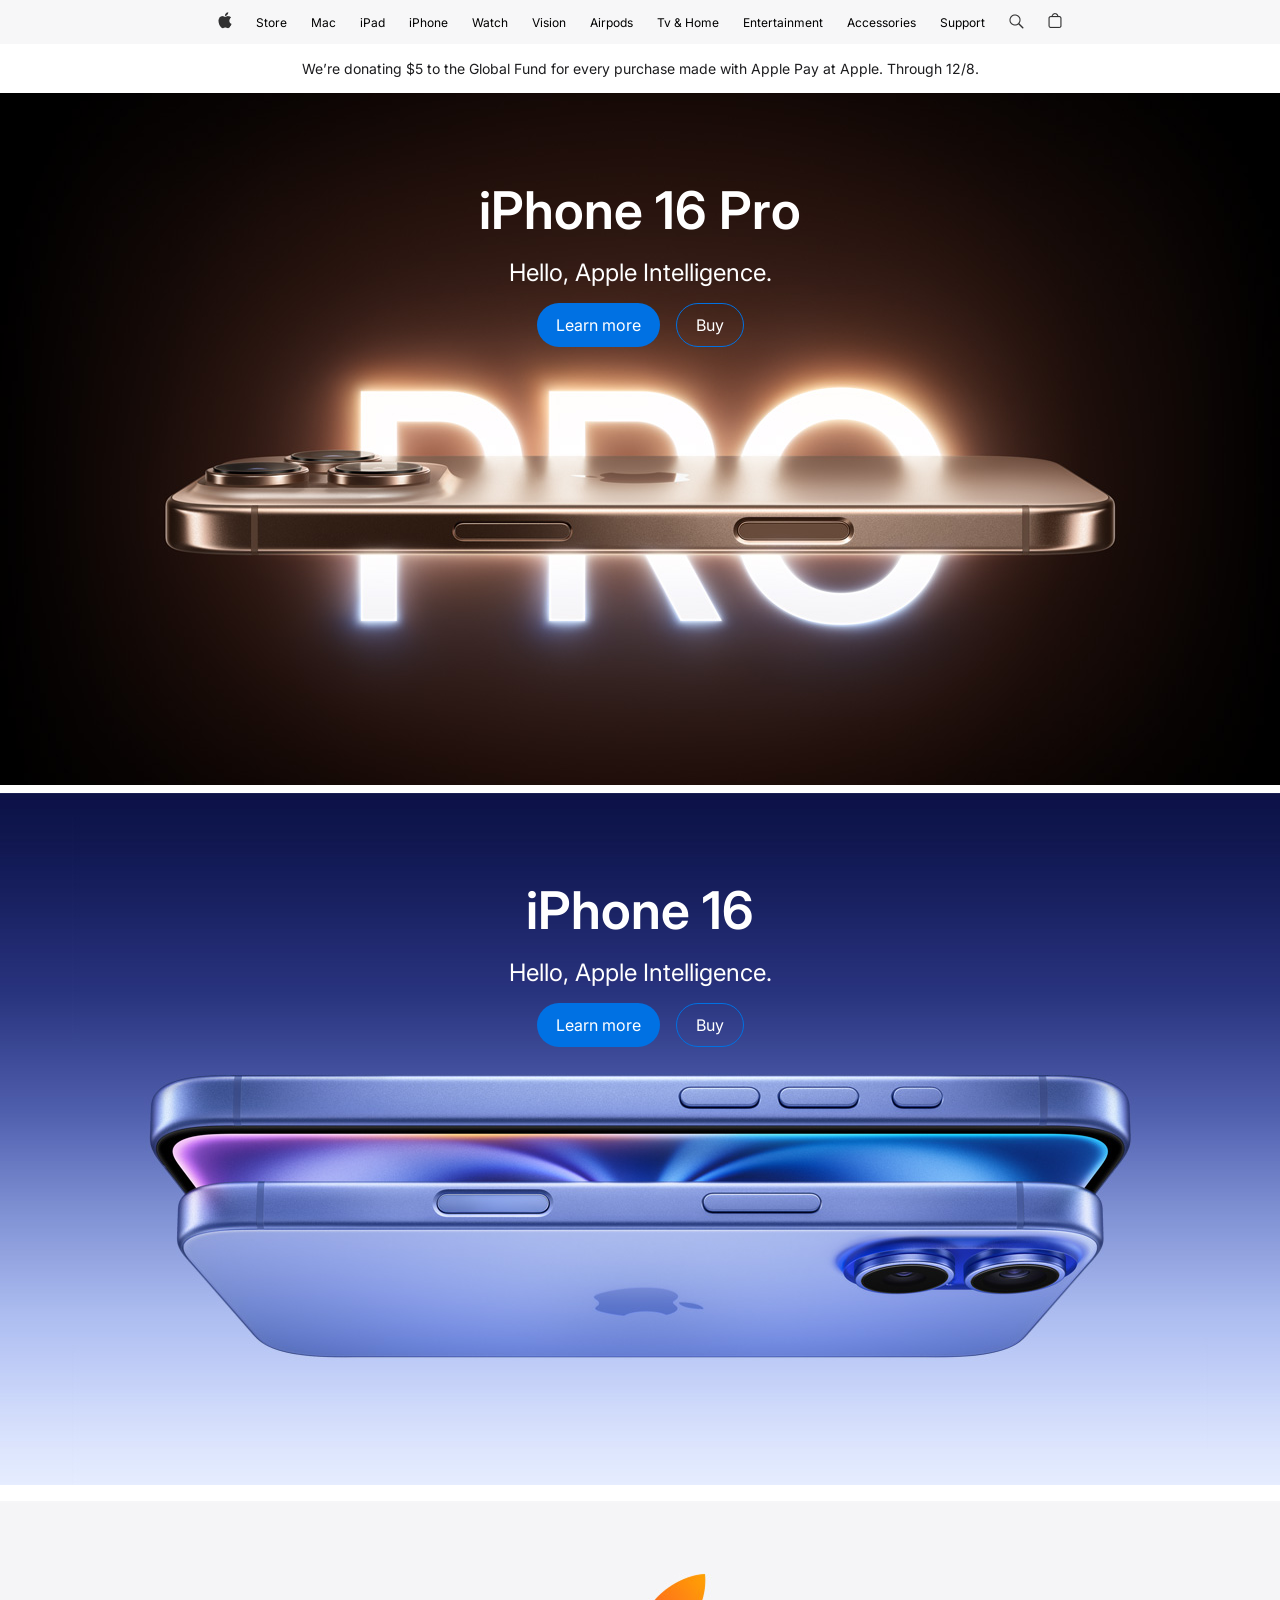
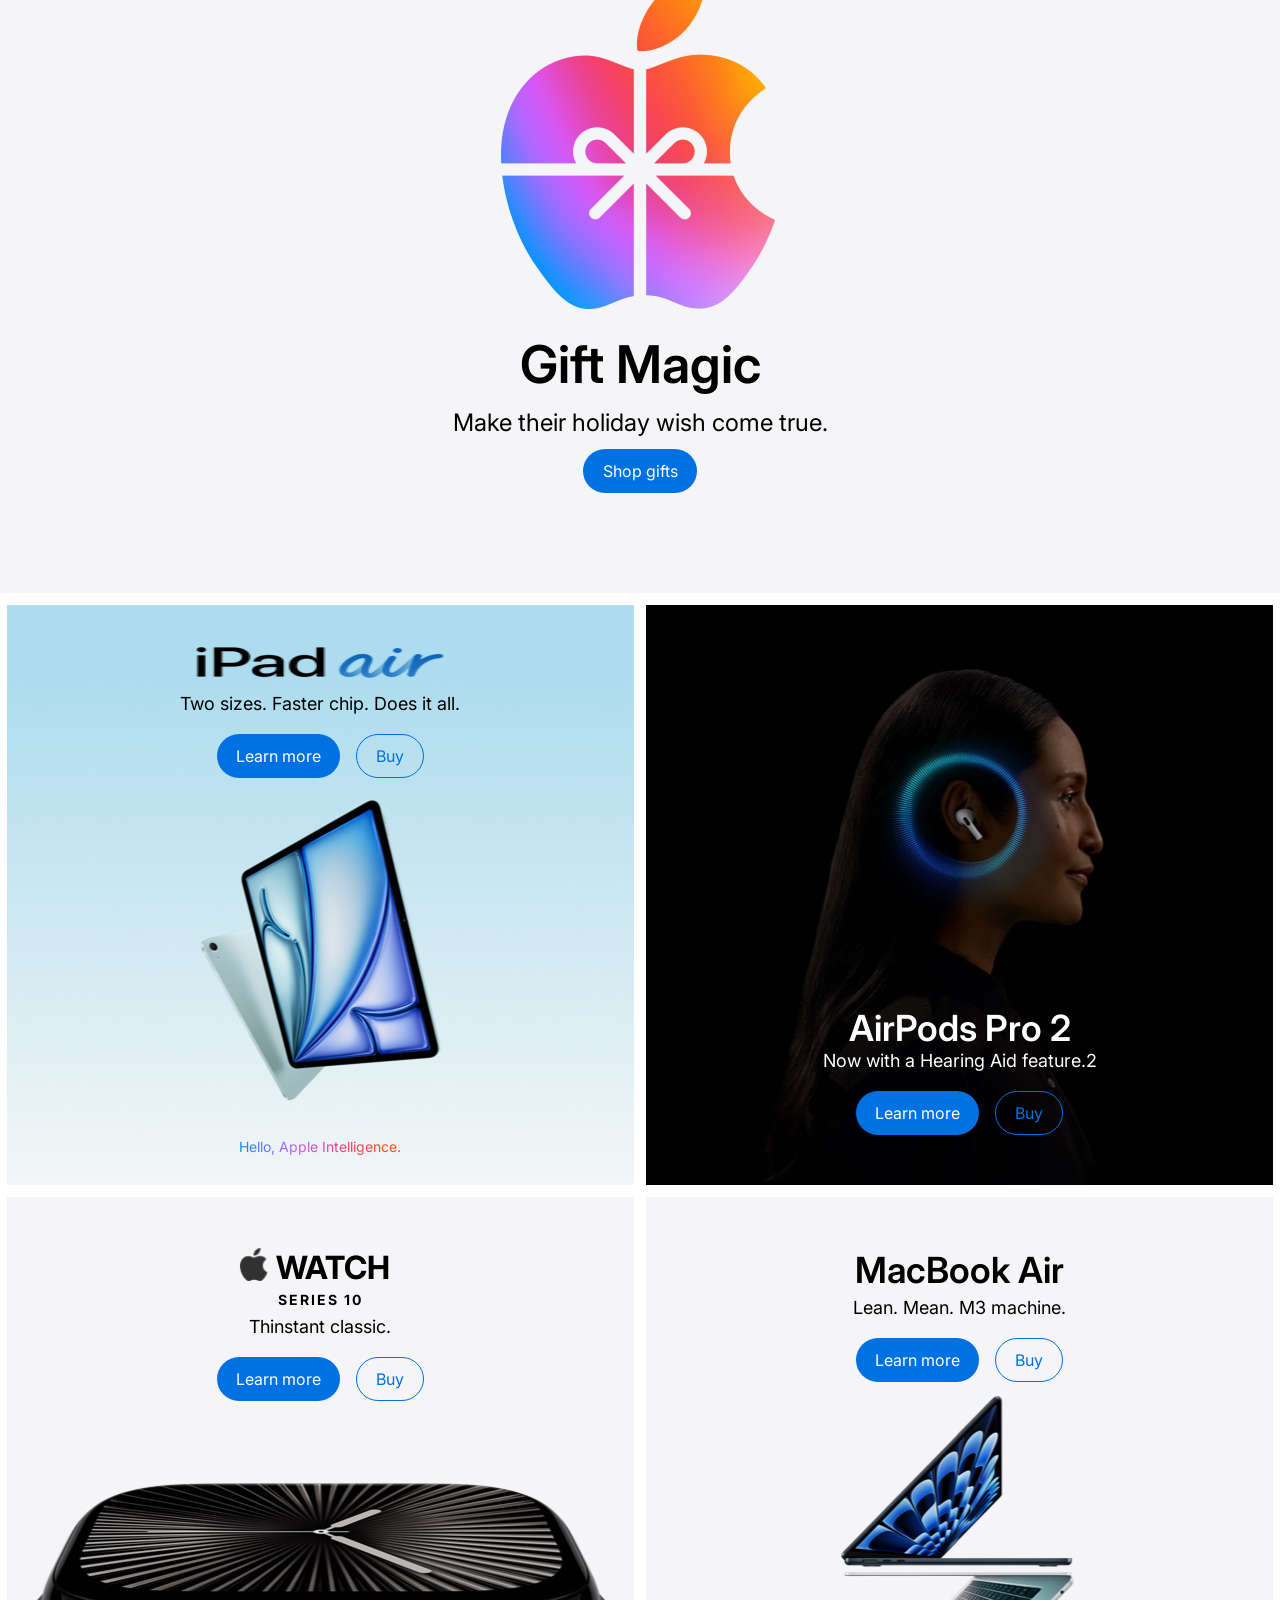
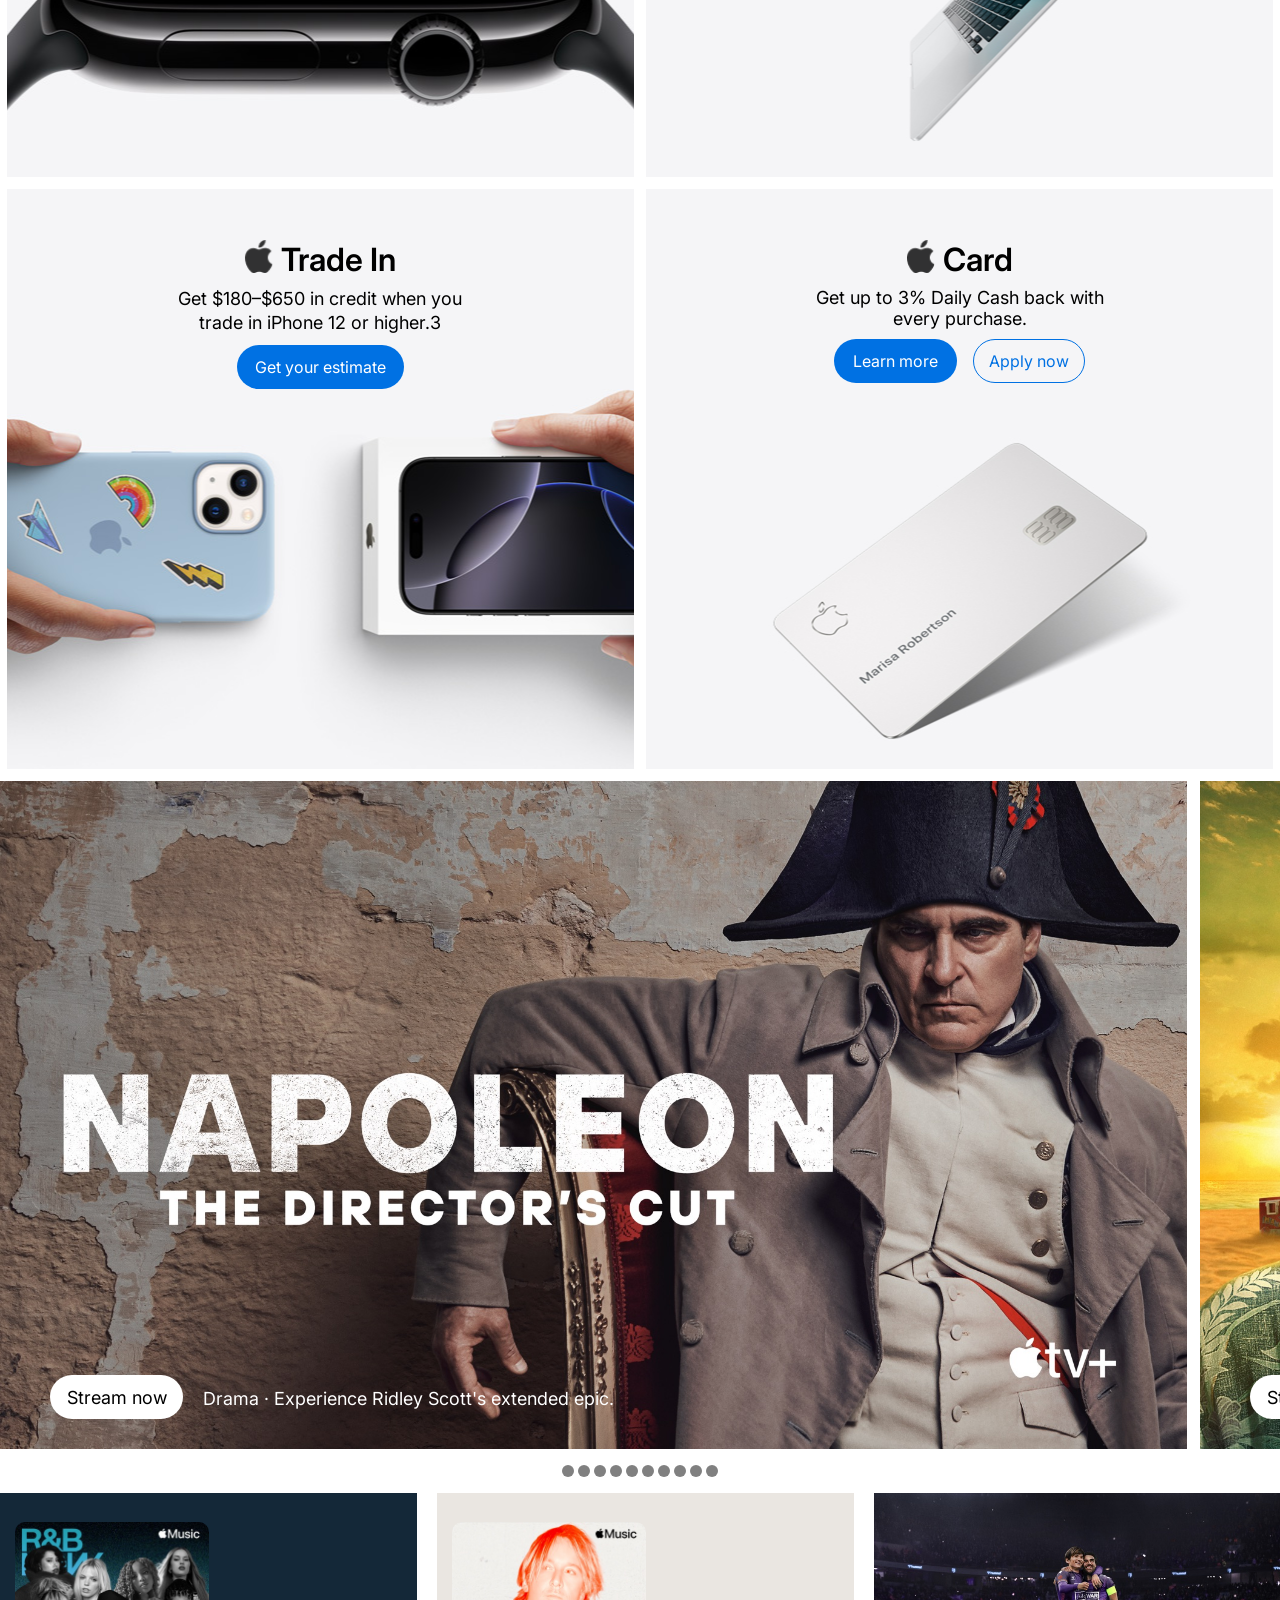
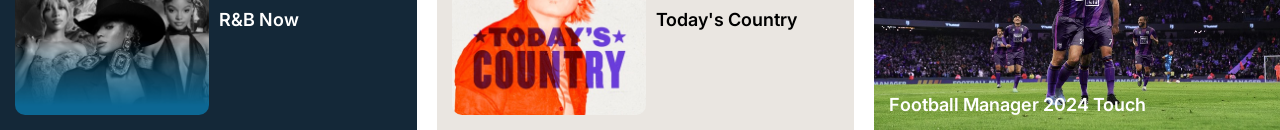
==== commit e1847d2d: "ehnii page duussan" ====
--- a/index.html
+++ b/index.html
@@ -7,8 +7,10 @@
     <link rel="stylesheet" href="style.css" />
     <link rel="preconnect" href="https://fonts.googleapis.com" />
     <link rel="preconnect" href="https://fonts.gstatic.com" crossorigin />
+    <link rel="preconnect" href="https://fonts.googleapis.com" />
+    <link rel="preconnect" href="https://fonts.gstatic.com" crossorigin />
     <link
-      href="https://fonts.googleapis.com/css2?family=Bebas+Neue&family=Google+Sans+Flex:opsz,wght@6..144,1..1000&family=Inter:ital,opsz,wght@0,14..32,100..900;1,14..32,100..900&display=swap"
+      href="https://fonts.googleapis.com/css2?family=Inter:ital,opsz,wght@0,14..32,100..900;1,14..32,100..900&display=swap"
       rel="stylesheet"
     />
   </head>
@@ -30,12 +32,12 @@
       <img src="./bag.png" class="bag" />
     </nav>
     <span
-      >We’re donating $5 to the Global Fund for every purchase made with
-      Apple Pay at Apple. Through 12/8.
+      >We’re donating $5 to the Global Fund for every purchase made with Apple
+      Pay at Apple. Through 12/8.
     </span>
     <main>
       <h1>iPhone 16 Pro</h1>
-      <p>Hello, Apple Intelligence.</p>
+      <p>Hello, Apple Intelligence.</p>
       <div>
         <a class="learn">Learn more</a>
         <a class="buy">Buy</a>
@@ -43,7 +45,7 @@
     </main>
     <main id="main">
       <h1>iPhone 16</h1>
-      <p>Hello, Apple Intelligence.</p>
+      <p>Hello, Apple Intelligence.</p>
       <div>
         <a class="learn">Learn more</a>
         <a class="buy">Buy</a>
@@ -65,8 +67,8 @@
         <span>Hello, Apple Intelligence.</span>
       </figure>
       <figure id="airpods">
-        <h1>AirPods Pro 2</h1>
-        <p>Now with a Hearing Aid feature.2</p>
+        <h1>AirPods Pro 2</h1>
+        <p>Now with a Hearing Aid feature.2</p>
         <div class="more">
           <a class="learn">Learn more</a>
           <a class="buy">Buy</a>
@@ -92,66 +94,155 @@
       </figure>
       <figure id="tradein">
         <h1><img src="./Vector.png" class="vector" />Trade In</h1>
-        <p>Get $180–$650 in credit when you trade in iPhone 12 or higher.3</p>
+        <p>Get $180–$650 in credit when you trade in iPhone 12 or higher.3</p>
         <a class="learn">Get your estimate</a>
       </figure>
       <figure id="card">
         <h1><img src="./Vector.png" class="vector" />Card</h1>
-        <p>Get up to 3% Daily Cash back with every purchase.</p>
+        <p>Get up to 3% Daily Cash back with every purchase.</p>
         <div class="more">
           <a class="learn">Learn more</a>
           <a class="buy">Apply now</a>
         </div>
       </figure>
       <section class="media">
-        <div class="item1"></div>
-        <div class="item2"></div>
-        <div class="item3"></div>
-        <div class="item4"></div>
-        <div class="item5"></div>
-        <div class="item6"></div>
-        <div class="item7"></div>
-        <div class="item8"></div>
-        <div class="item9"></div>
-        <div class="item10"></div>
+        <div id="item1">
+          <a>Stream now</a>
+          <p>Drama · Experience Ridley Scott's extended epic.</p>
+        </div>
+        <div id="item2">
+          <a>Stream now</a>
+          <p>Comedy · The shady side of paradise.</p>
+        </div>
+        <div id="item3">
+          <a>See the schedule</a>
+          <p>Live MLB games, every Friday.</p>
+        </div>
+        <div id="item4">
+          <a>Stream now</a>
+          <p>Action · Worst. Heist. Ever.</p>
+        </div>
+        <div id="item5">
+          <a class="stream">Stream now</a>
+          <p>Documentary · All that glitters isn't gold.</p>
+        </div>
+        <div id="item6">
+          <a>Stream now</a>
+          <p>
+            Thriller · Natalie Portman and Moses Ingram star in a visionary noir
+            thriller.
+          </p>
+        </div>
+        <div id="item7">
+          <a>Stream now</a>
+          <p>Drama · 16 Emmy® Nominations Including Best Drama</p>
+        </div>
+        <div id="item8">
+          <a>Stream now</a>
+          <p>Drama · New season.</p>
+        </div>
+        <div id="item9">
+          <a>Stream now</a>
+          <p>Crime · Presume nothing.</p>
+        </div>
+        <div id="item10">
+          <a>Stream now</a>
+          <p>Watch Messi, every club, and every match--live.</p>
+        </div>
       </section>
       <div class="dots">
-        <a href=".item1" class="dot"></a>
-        <a href=".item2" class="dot"></a>
-        <a href=".item3" class="dot"></a>
-        <a href=".item4" class="dot"></a>
-        <a href=".item5" class="dot"></a>
-        <a href=".item6" class="dot"></a>
-        <a href=".item7" class="dot"></a>
-        <a href=".item8" class="dot"></a>
-        <a href=".item9" class="dot"></a>
-        <a href=".item10" class="dot"></a>
+        <a href="#item1" class="dot"></a>
+        <a href="#item2" class="dot"></a>
+        <a href="#item3" class="dot"></a>
+        <a href="#item4" class="dot"></a>
+        <a href="#item5" class="dot"></a>
+        <a href="#item6" class="dot"></a>
+        <a href="#item7" class="dot"></a>
+        <a href="#item8" class="dot"></a>
+        <a href="#item9" class="dot"></a>
+        <a href="#item10" class="dot"></a>
       </div>
       <!-- last last last -->
       <div class="carousel">
         <div class="group">
-          <div class="page" id="page1">1</div>
-          <div class="page" id="page2">2</div>
-          <div class="page" id="page3">3</div>
-          <div class="page" id="page4">4</div>
-          <div class="page" id="page5">5</div>
-          <div class="page" id="page6">6</div>
-          <div class="page" id="page7">7</div>
-          <div class="page" id="page8">8</div>
-          <div class="page" id="page9">9</div>
-          <div class="page" id="page10">10</div>
+          <div class="page" id="page1">
+            <img src="./1.jpg" />
+            <p>R&B Now</p>
+            <a class="listen">Listen now</a>
+          </div>
+          <div class="page" id="page2">
+            <img src="./2.jpg" />
+            <p>Today's Country</p>
+            <a class="listen">Listen now</a>
+          </div>
+          <div class="page" id="page3">
+            Football Manager 2024 Touch <a class="listen">Listen now</a>
+          </div>
+          <div class="page" id="page4">
+            6 Weeks to Restart Your Fitness <a class="listen">Listen now</a>
+          </div>
+          <div class="page" id="page5">
+            NBA 2k25 Arcade Edition <a class="listen">Listen now</a>
+          </div>
+          <div class="page" id="page6">
+            Strenght with Kyle<a class="listen">Listen now</a>
+          </div>
+          <div class="page" id="page7">
+            Run your first 5K<a class="listen">Listen now</a>
+          </div>
+          <div class="page" id="page8">
+            <img src="./8.jpg" />
+            <p>Today's Indie Rock</p>
+            <a class="listen">Listen now</a>
+          </div>
+          <div class="page" id="page9">
+            Hello Kitty Island Adventure<a class="listen">Listen now</a>
+          </div>
+          <div class="page" id="page10">
+            <img src="./10.jpg" />
+            <p>Strenght with Kyle</p>
+            <a class="listen">Listen now</a>
+          </div>
         </div>
         <div aria-hidden class="group">
-          <div class="page" id="page1">1</div>
-          <div class="page" id="page2">2</div>
-          <div class="page" id="page3">3</div>
-          <div class="page" id="page4">4</div>
-          <div class="page" id="page5">5</div>
-          <div class="page" id="page6">6</div>
-          <div class="page" id="page7">7</div>
-          <div class="page" id="page8">8</div>
-          <div class="page" id="page9">9</div>
-          <div class="page" id="page10">10</div>
+          <div class="page" id="page1">
+            <img src="./1.jpg" />
+            <p>R&B Now</p>
+            <a class="listen">Listen now</a>
+          </div>
+          <div class="page" id="page2">
+            <img src="./2.jpg" />
+            <p>Today's Country</p>
+            <a class="listen">Listen now</a>
+          </div>
+          <div class="page" id="page3">
+            Football Manager 2024 Touch <a class="listen">Listen now</a>
+          </div>
+          <div class="page" id="page4">
+            6 Weeks to Restart Your Fitness <a class="listen">Listen now</a>
+          </div>
+          <div class="page" id="page5">
+            NBA 2k25 Arcade Edition <a class="listen">Listen now</a>
+          </div>
+          <div class="page" id="page6">
+            Strenght with Kyle<a class="listen">Listen now</a>
+          </div>
+          <div class="page" id="page7">
+            Run your first 5K<a class="listen">Listen now</a>
+          </div>
+          <div class="page" id="page8">
+            <img src="./8.jpg" />
+            <p>Today's Indie Rock</p>
+            <a class="listen">Listen now</a>
+          </div>
+          <div class="page" id="page9">
+            Hello Kitty Island Adventure<a class="listen">Listen now</a>
+          </div>
+          <div class="page" id="page10">
+            <img src="./10.jpg" />
+            <p>Strenght with Kyle</p>
+            <a class="listen">Listen now</a>
+          </div>
         </div>
       </div>
     </div>
--- a/style.css
+++ b/style.css
@@ -3,11 +3,7 @@
   margin: 0;
   font-family: inter;
 }
-@media (max-width: 768px) {
-  .box {
-    width: 100%;
-  }
-}
+
 body {
   display: flex;
   align-items: center;
@@ -314,22 +310,82 @@
   overflow-x: auto;
   flex-direction: row;
   gap: 20px;
-}
+  position: relative;
+}
+/* hover */
+.carousel:hover .group {
+  animation-play-state: paused;
+}
+.listen {
+  width: 100px;
+  height: 30px;
+  background-color: white;
+  color: black;
+  padding-top: 6px;
+  padding-left: 12px;
+  border-radius: 30px;
+  font-size: 14px;
+  position: absolute;
+  left: 150px;
+  top: 100px;
+  display: none;
+}
+.carousel:hover .page {
+  filter: grayscale(100%);
+}
+.carousel:hover .page:hover {
+  filter: grayscale(0%);
+}
+#page1:hover .listen {
+  display: block;
+}
+#page2:hover .listen {
+  display: block;
+}
+#page3:hover .listen {
+  display: block;
+}
+#page4:hover .listen {
+  display: block;
+}
+#page5:hover .listen {
+  display: block;
+}
+#page6:hover .listen {
+  display: block;
+}
+#page7:hover .listen {
+  display: block;
+}
+#page8:hover .listen {
+  display: block;
+}
+#page9:hover .listen {
+  display: block;
+}
+#page10:hover .listen {
+  display: block;
+}
+/* hover end */
 .carousel::-webkit-scrollbar {
   display: none;
 }
 .group {
   display: flex;
-  justify-content: center;
-  align-items: center;
   gap: 20px;
-  animation: spin 30s infinite linear;
+  animation: spin 20s infinite linear;
 }
 
 .page {
   width: 417px;
   height: 237px;
   background-size: cover;
+  display: flex;
+  align-items: end;
+  padding: 15px;
+  color: white;
+  font-size: 18px;
+  font-weight: 600;
 }
 @keyframes spin {
   from {
@@ -339,38 +395,88 @@
     translate: -100%;
   }
 }
-.group :hover {
-  animation-play-state: paused;
-}
+
 #page1 {
-  background-image: url(./1.jpg);
+  background-color: rgb(20, 40, 56);
+}
+.group img {
+  width: 50%;
+  border-radius: 10px;
+}
+.page1 p {
+  margin-left: 20px;
+  line-height: 18px;
+  font-weight: 600;
+  display: flex;
+}
+#page1 p {
+  display: flex;
+  margin-bottom: 85px;
+  margin-left: 10px;
+  font-weight: 600;
+}
+#page2 p {
+  display: flex;
+  margin-bottom: 85px;
+  margin-left: 10px;
+  font-weight: 600;
+}
+#page8 p {
+  display: flex;
+  margin-bottom: 85px;
+  margin-left: 10px;
+  font-weight: 600;
+}
+#page10 p {
+  display: flex;
+  margin-bottom: 85px;
+  margin-left: 10px;
+  font-weight: 600;
 }
 #page2 {
-  background-image: url(./2.jpg);
+  background-color: #eae6e1;
+  position: relative;
+}
+#page2 p {
+  color: black;
+}
+#page8 p {
+  color: black;
+}
+#page10 p {
+  color: black;
 }
 #page3 {
   background-image: url(./3.jpg);
+  position: relative;
 }
 #page4 {
   background-image: url(./4.jpg);
+  position: relative;
 }
 #page5 {
   background-image: url(./5.jpg);
+  position: relative;
 }
 #page6 {
   background-image: url(./6.jpg);
+  position: relative;
 }
 #page7 {
   background-image: url(./7.jpg);
+  position: relative;
 }
 #page8 {
-  background-image: url(./8.jpg);
+  background-color: rgb(64, 13, 14);
+  position: relative;
 }
 #page9 {
   background-image: url(./9.jpg);
+  position: relative;
 }
 #page10 {
-  background-image: url(./10.jpg);
+  background-color: rgb(38, 38, 38);
+  position: relative;
 }
 
 /* hajuu tishe hucheer huduldg */
@@ -379,55 +485,76 @@
   height: 668px;
   display: flex;
   align-items: center;
-  column-gap: 20px;
   overflow-x: scroll;
-  scroll-snap-type: x mandatory;
+  scroll-behavior: smooth;
+  scrollbar-width: none;
 }
 .media div {
-  width: 1250px;
+  min-width: 1200px;
   height: 668px;
-  flex-shrink: 0;
   background-size: contain;
   background-repeat: no-repeat;
   scroll-snap-align: center;
-}
-.item1 {
+  display: flex;
+  align-items: end;
+  font-size: 18px;
+  padding-bottom: 30px;
+  padding-left: 50px;
+  gap: 20px;
+}
+#item1 {
   background-image: url(./napoleon.jpg);
 }
-.item2 {
+.media a {
+  color: black;
+  width: 133px;
+  height: 44px;
+  display: flex;
+  justify-content: center;
+  align-items: center;
+  background-color: white;
+  border-radius: 30px;
+}
+.media p {
+  margin-bottom: 10px;
+}
+#item2 {
   background-image: url(./bad-monkey.jpg);
 }
-.item3 {
+#item3 {
   background-image: url(./baseball.jpg);
 }
-.item4 {
+#item3 a {
+  width: 160pxs;
+}
+#item4 {
   background-image: url(./instigators.jpg);
 }
-.item5 {
+#item5 {
   background-image: url(k-pop-idols.jpg);
 }
-.item6 {
+#item6 {
   background-image: url(lady-in-the-lake.jpg);
 }
-.item7 {
+#item7 {
   background-image: url(./morning-show.jpg);
 }
-.item8 {
+#item8 {
   background-image: url(pachinko.jpg);
 }
-.item9 {
+#item9 {
   background-image: url(pressumed-innocent.jpg);
 }
-.item10 {
+#item10 {
   background-image: url(season-pass.jpg);
 }
-.dot a {
+.dots a {
   width: 12px;
   height: 12px;
   background: gray;
   border-radius: 50%;
   display: inline-block;
 }
-.dots {
-  display: flex;
-}
+.dot {
+  display: flex;
+}
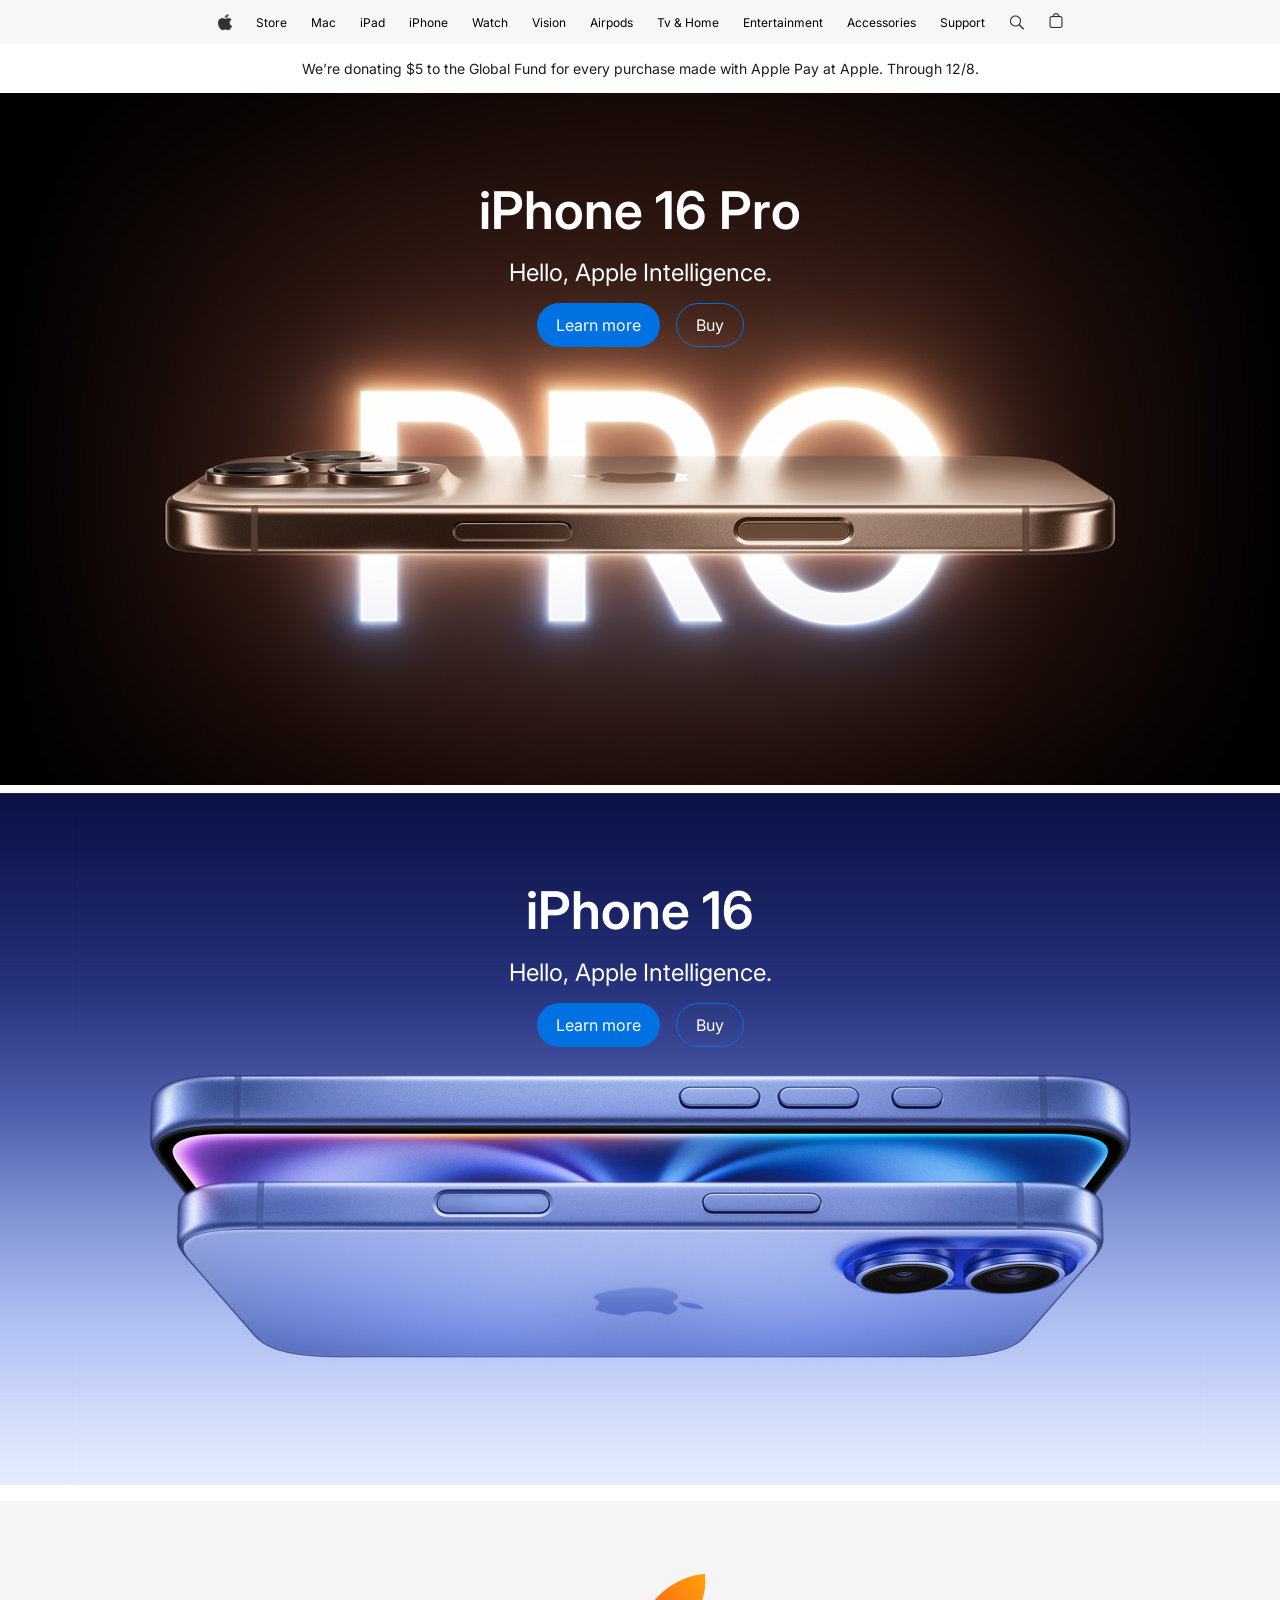
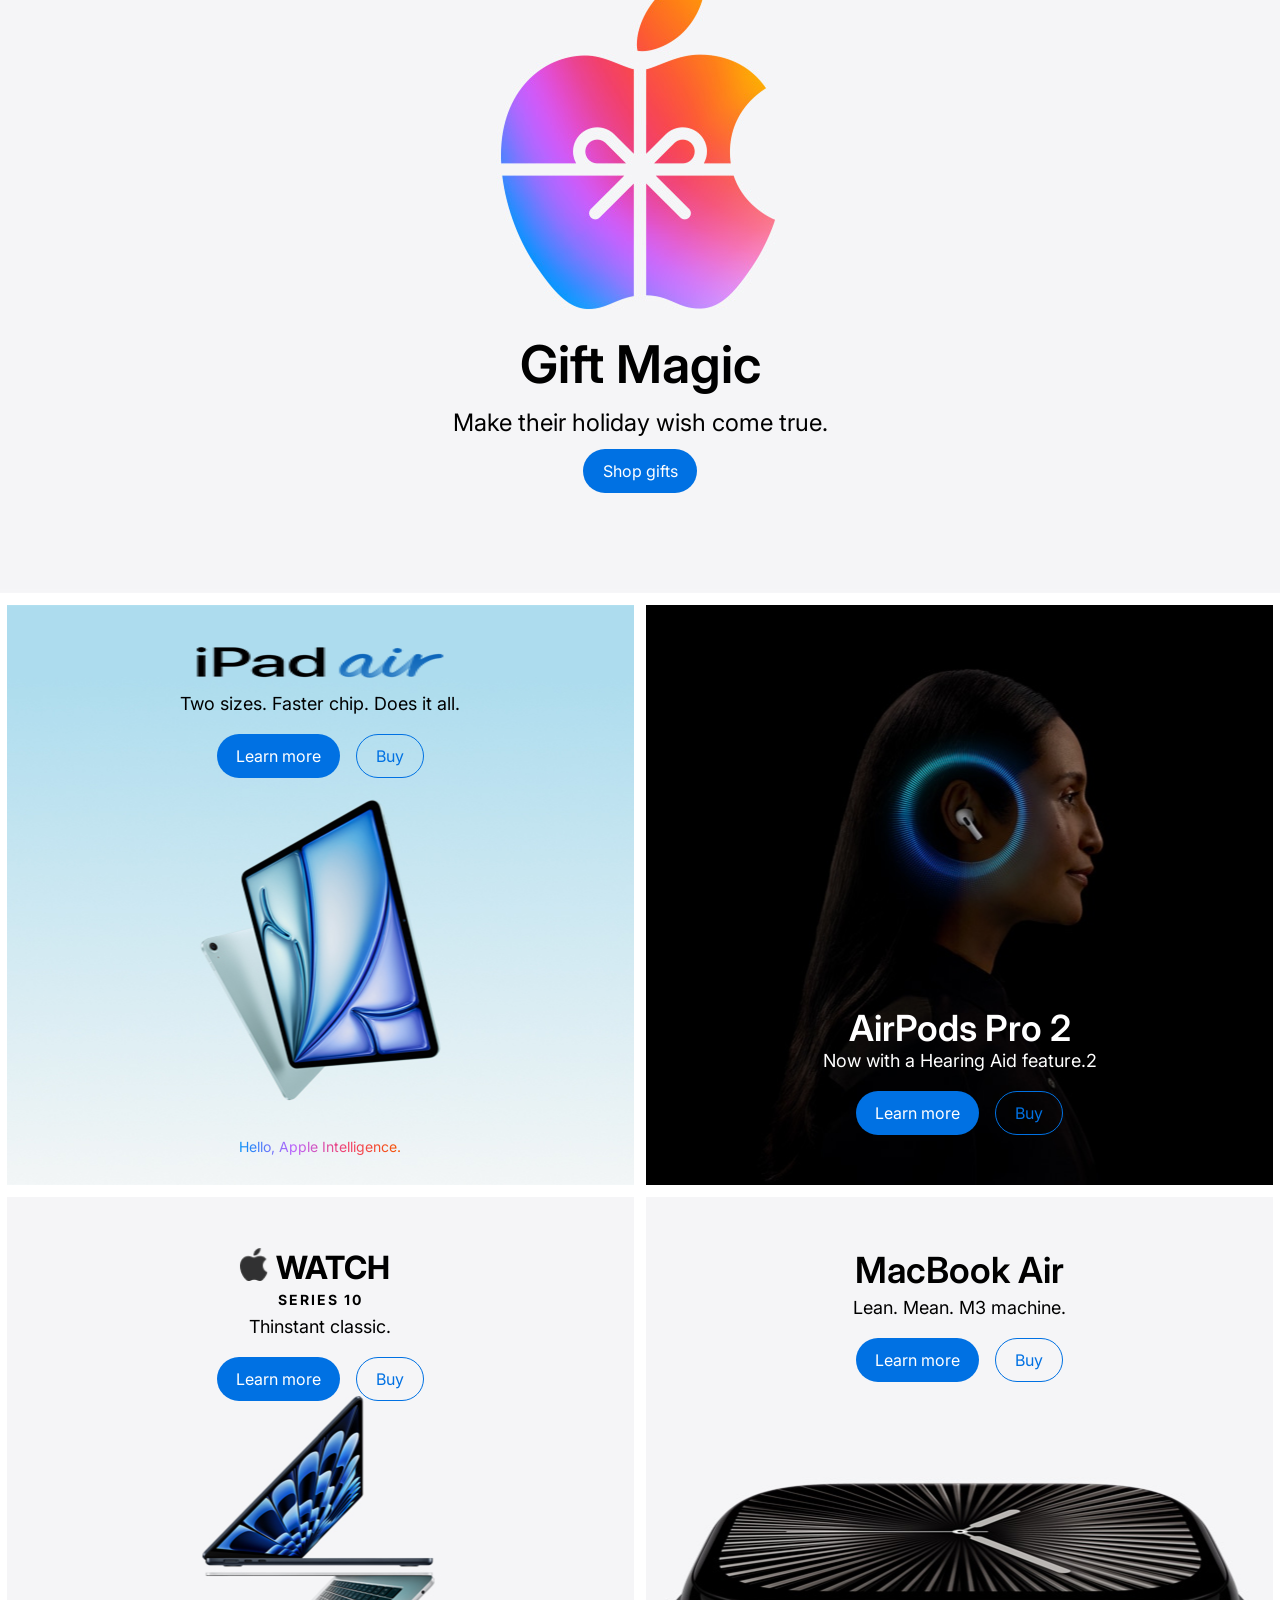
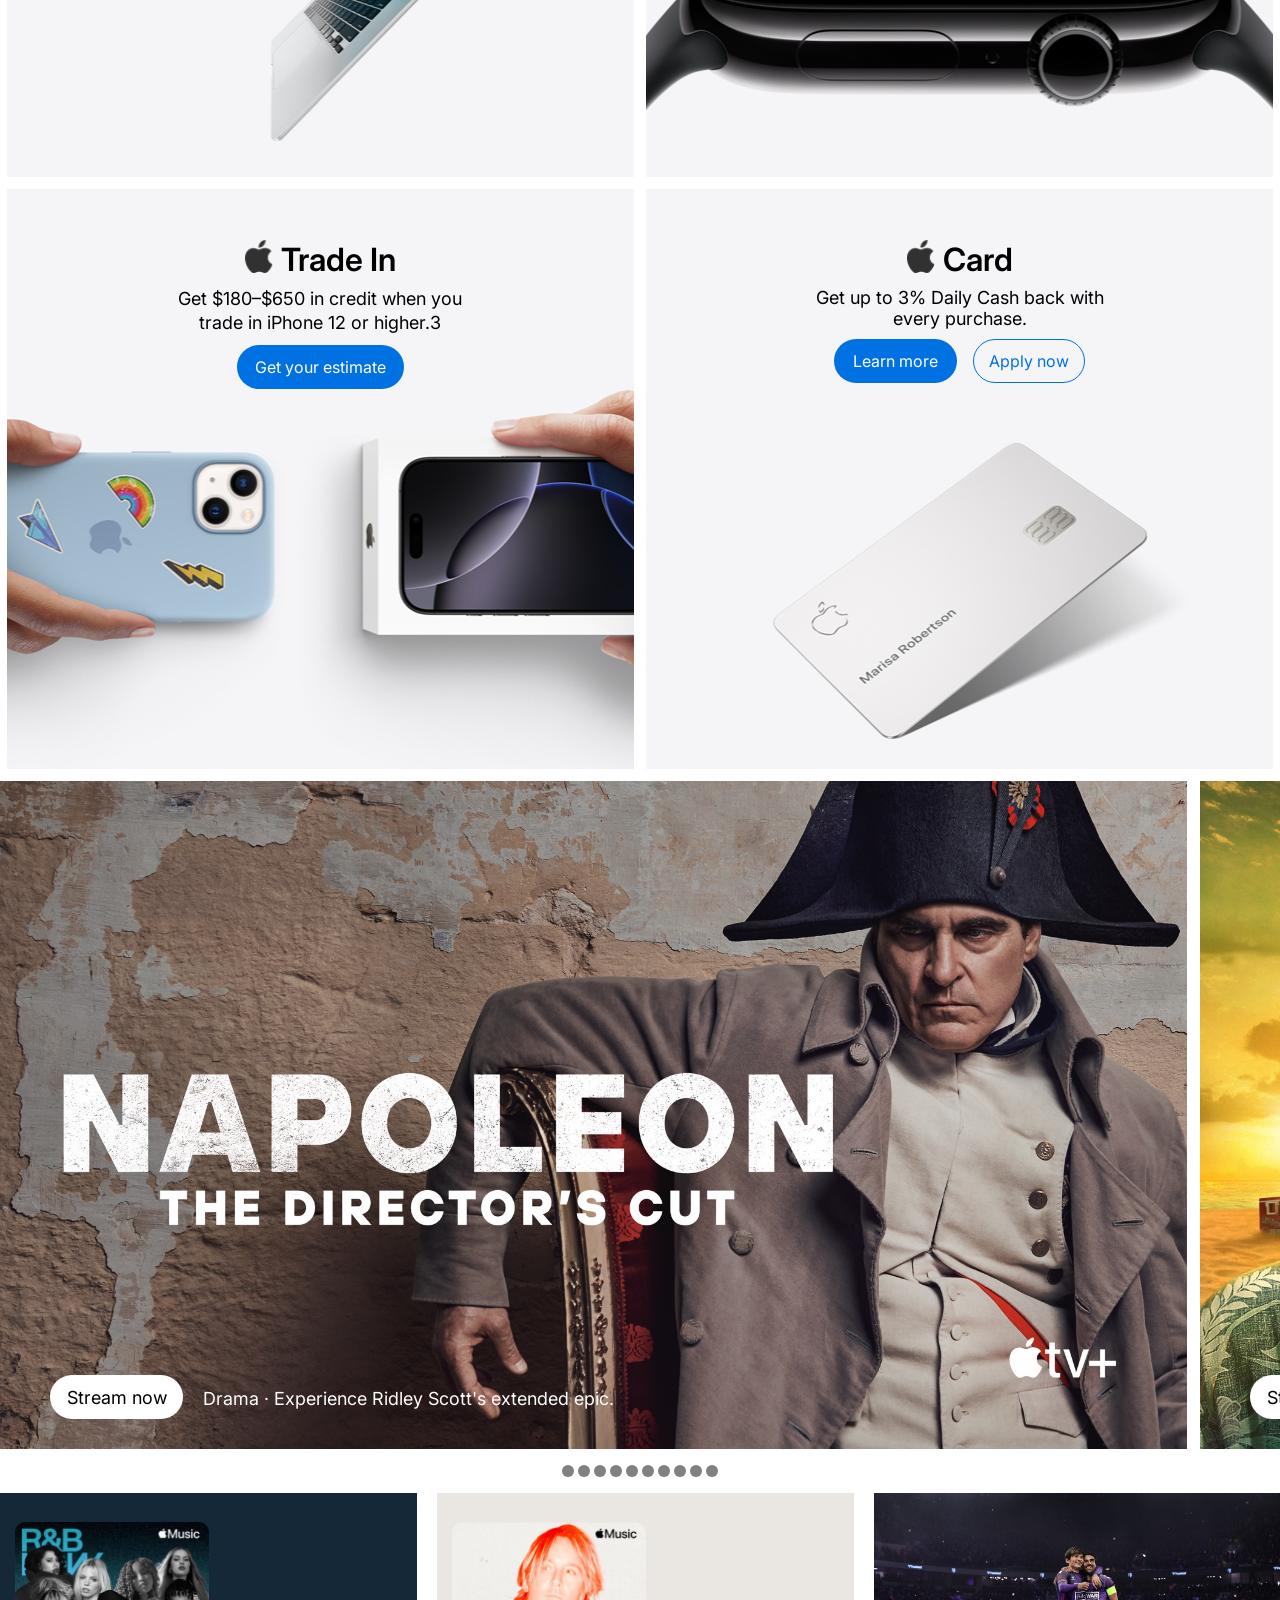
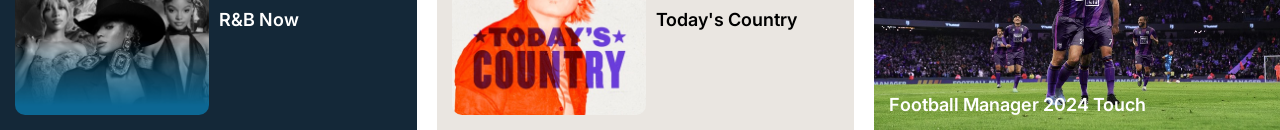
==== commit 28be4ec9: "done" ====
--- a/index.html
+++ b/index.html
@@ -16,7 +16,7 @@
   </head>
   <body>
     <nav>
-      <img src="./logo.png" class="logo" />
+      <img src="./navbar_item_apple-logo.png" class="navbar_logo" />
       <a>Store</a>
       <a>Mac</a>
       <a>iPad</a>
@@ -28,8 +28,8 @@
       <a>Entertainment</a>
       <a>Accessories</a>
       <a>Support</a>
-      <img src="./search.png" class="search" />
-      <img src="./bag.png" class="bag" />
+      <img src="./navbar_item_search.png" class="search" />
+      <img src="./navbar_item_bag.png" class="bag" />
     </nav>
     <span
       >We’re donating $5 to the Global Fund for every purchase made with Apple
@@ -75,7 +75,7 @@
         </div>
       </figure>
       <figure id="watch">
-        <h1><img src="./Vector.png" class="vector" />WATCH</h1>
+        <h1><img src="./products_apple-logo.png" class="vector" />WATCH</h1>
 
         <h4>SERIES 10</h4>
         <p>Thinstant classic.</p>
@@ -93,12 +93,12 @@
         </div>
       </figure>
       <figure id="tradein">
-        <h1><img src="./Vector.png" class="vector" />Trade In</h1>
+        <h1><img src="./products_apple-logo.png" class="vector" />Trade In</h1>
         <p>Get $180–$650 in credit when you trade in iPhone 12 or higher.3</p>
         <a class="learn">Get your estimate</a>
       </figure>
       <figure id="card">
-        <h1><img src="./Vector.png" class="vector" />Card</h1>
+        <h1><img src="./products_apple-logo.png" class="vector" />Card</h1>
         <p>Get up to 3% Daily Cash back with every purchase.</p>
         <div class="more">
           <a class="learn">Learn more</a>
@@ -166,12 +166,12 @@
       <div class="carousel">
         <div class="group">
           <div class="page" id="page1">
-            <img src="./1.jpg" />
+            <img src="./infinity_spin_1.jpg" />
             <p>R&B Now</p>
             <a class="listen">Listen now</a>
           </div>
           <div class="page" id="page2">
-            <img src="./2.jpg" />
+            <img src="./infinity_spin_2.jpg" />
             <p>Today's Country</p>
             <a class="listen">Listen now</a>
           </div>
@@ -191,7 +191,7 @@
             Run your first 5K<a class="listen">Listen now</a>
           </div>
           <div class="page" id="page8">
-            <img src="./8.jpg" />
+            <img src="./infinity_spin_8.jpg" />
             <p>Today's Indie Rock</p>
             <a class="listen">Listen now</a>
           </div>
@@ -199,19 +199,19 @@
             Hello Kitty Island Adventure<a class="listen">Listen now</a>
           </div>
           <div class="page" id="page10">
-            <img src="./10.jpg" />
+            <img src="./infinity_spin_10.jpg" />
             <p>Strenght with Kyle</p>
             <a class="listen">Listen now</a>
           </div>
         </div>
         <div aria-hidden class="group">
           <div class="page" id="page1">
-            <img src="./1.jpg" />
+            <img src="./infinity_spin_1.jpg" />
             <p>R&B Now</p>
             <a class="listen">Listen now</a>
           </div>
           <div class="page" id="page2">
-            <img src="./2.jpg" />
+            <img src="./infinity_spin_2.jpg" />
             <p>Today's Country</p>
             <a class="listen">Listen now</a>
           </div>
@@ -231,7 +231,7 @@
             Run your first 5K<a class="listen">Listen now</a>
           </div>
           <div class="page" id="page8">
-            <img src="./8.jpg" />
+            <img src="./infinity_spin_8.jpg" />
             <p>Today's Indie Rock</p>
             <a class="listen">Listen now</a>
           </div>
@@ -239,7 +239,7 @@
             Hello Kitty Island Adventure<a class="listen">Listen now</a>
           </div>
           <div class="page" id="page10">
-            <img src="./10.jpg" />
+            <img src="./infinity_spin_10.jpg" />
             <p>Strenght with Kyle</p>
             <a class="listen">Listen now</a>
           </div>
--- a/style.css
+++ b/style.css
@@ -23,11 +23,11 @@
   background-color: #f5f5f7cc;
   position: fixed;
 }
-.logo {
+.navbar_logo {
   width: 14px;
-  height: 44px;
-}
-.search {
+  height: 17px;
+}
+.navbar_search {
   width: 15px;
   height: 44px;
 }
@@ -48,7 +48,7 @@
 /* main product name */
 /* first */
 main {
-  background-image: url(./background1.jpg);
+  background-image: url(./home_background_1.jpg);
   width: 100%;
   height: 692px;
   background-size: cover;
@@ -111,7 +111,7 @@
 /* firstend */
 /* main second */
 #main {
-  background-image: url(./Figure.png);
+  background-image: url(./home_background_2.png);
   background-position: center;
   background-repeat: no-repeat;
   background-size: cover;
@@ -120,7 +120,7 @@
 /* second end */
 /* main third  */
 .main {
-  background-image: url(./apple.png);
+  background-image: url(./home_background_3.png);
   background-position: center;
   background-size: cover;
   width: 100%;
@@ -182,7 +182,7 @@
 }
 
 #ipad {
-  background-image: url(./ipadair.png);
+  background-image: url(./product_section_1.png);
 }
 #ipad img {
   width: 250px;
@@ -213,13 +213,13 @@
   margin-top: 20px;
 }
 #airpods {
-  background-image: url(./airpodspro2.png);
+  background-image: url(./product_section_2.png);
   display: flex;
   justify-content: end;
   padding-bottom: 50px;
 }
 #macbook {
-  background-image: url(./macbookair.png);
+  background-image: url(./product_section_3.png);
 }
 
 #macbook h1 {
@@ -232,7 +232,7 @@
 }
 
 #watch {
-  background-image: url(./watch.png);
+  background-image: url(./product_section_4.png);
 }
 .vector {
   width: 28px;
@@ -261,7 +261,7 @@
 }
 
 #tradein {
-  background-image: url(./tradein.png);
+  background-image: url(./product_section_5.png);
 }
 #tradein h1 {
   color: black;
@@ -283,7 +283,7 @@
   margin-top: 10px;
 }
 #card {
-  background-image: url(./card.png);
+  background-image: url(./product_section_6.png);
 }
 #card h1 {
   color: black;
@@ -447,23 +447,23 @@
   color: black;
 }
 #page3 {
-  background-image: url(./3.jpg);
+  background-image: url(./infinity_spin_3.jpg);
   position: relative;
 }
 #page4 {
-  background-image: url(./4.jpg);
+  background-image: url(./infinity_spin_4.jpg);
   position: relative;
 }
 #page5 {
-  background-image: url(./5.jpg);
+  background-image: url(./infinity_spin_5.jpg);
   position: relative;
 }
 #page6 {
-  background-image: url(./6.jpg);
+  background-image: url(./infinity_spin_6.jpg);
   position: relative;
 }
 #page7 {
-  background-image: url(./7.jpg);
+  background-image: url(./infinity_spin_7.jpg);
   position: relative;
 }
 #page8 {
@@ -471,7 +471,7 @@
   position: relative;
 }
 #page9 {
-  background-image: url(./9.jpg);
+  background-image: url(./infinity_spin_9.jpg);
   position: relative;
 }
 #page10 {
@@ -503,7 +503,7 @@
   gap: 20px;
 }
 #item1 {
-  background-image: url(./napoleon.jpg);
+  background-image: url(./media_scroll_1.jpg);
 }
 .media a {
   color: black;
@@ -519,34 +519,34 @@
   margin-bottom: 10px;
 }
 #item2 {
-  background-image: url(./bad-monkey.jpg);
+  background-image: url(./media_scroll_2.jpg);
 }
 #item3 {
-  background-image: url(./baseball.jpg);
+  background-image: url(./media_scroll_3.jpg);
 }
 #item3 a {
   width: 160pxs;
 }
 #item4 {
-  background-image: url(./instigators.jpg);
+  background-image: url(./media_scroll_4.jpg);
 }
 #item5 {
-  background-image: url(k-pop-idols.jpg);
+  background-image: url(./media_scroll_5.jpg);
 }
 #item6 {
-  background-image: url(lady-in-the-lake.jpg);
+  background-image: url(./media_scroll_6.jpg);
 }
 #item7 {
-  background-image: url(./morning-show.jpg);
+  background-image: url(./media_scroll_7.jpg);
 }
 #item8 {
-  background-image: url(pachinko.jpg);
+  background-image: url(media_scroll_8.jpg);
 }
 #item9 {
-  background-image: url(pressumed-innocent.jpg);
+  background-image: url(media_scroll_9.jpg);
 }
 #item10 {
-  background-image: url(season-pass.jpg);
+  background-image: url(media_scroll_10.jpg);
 }
 .dots a {
   width: 12px;
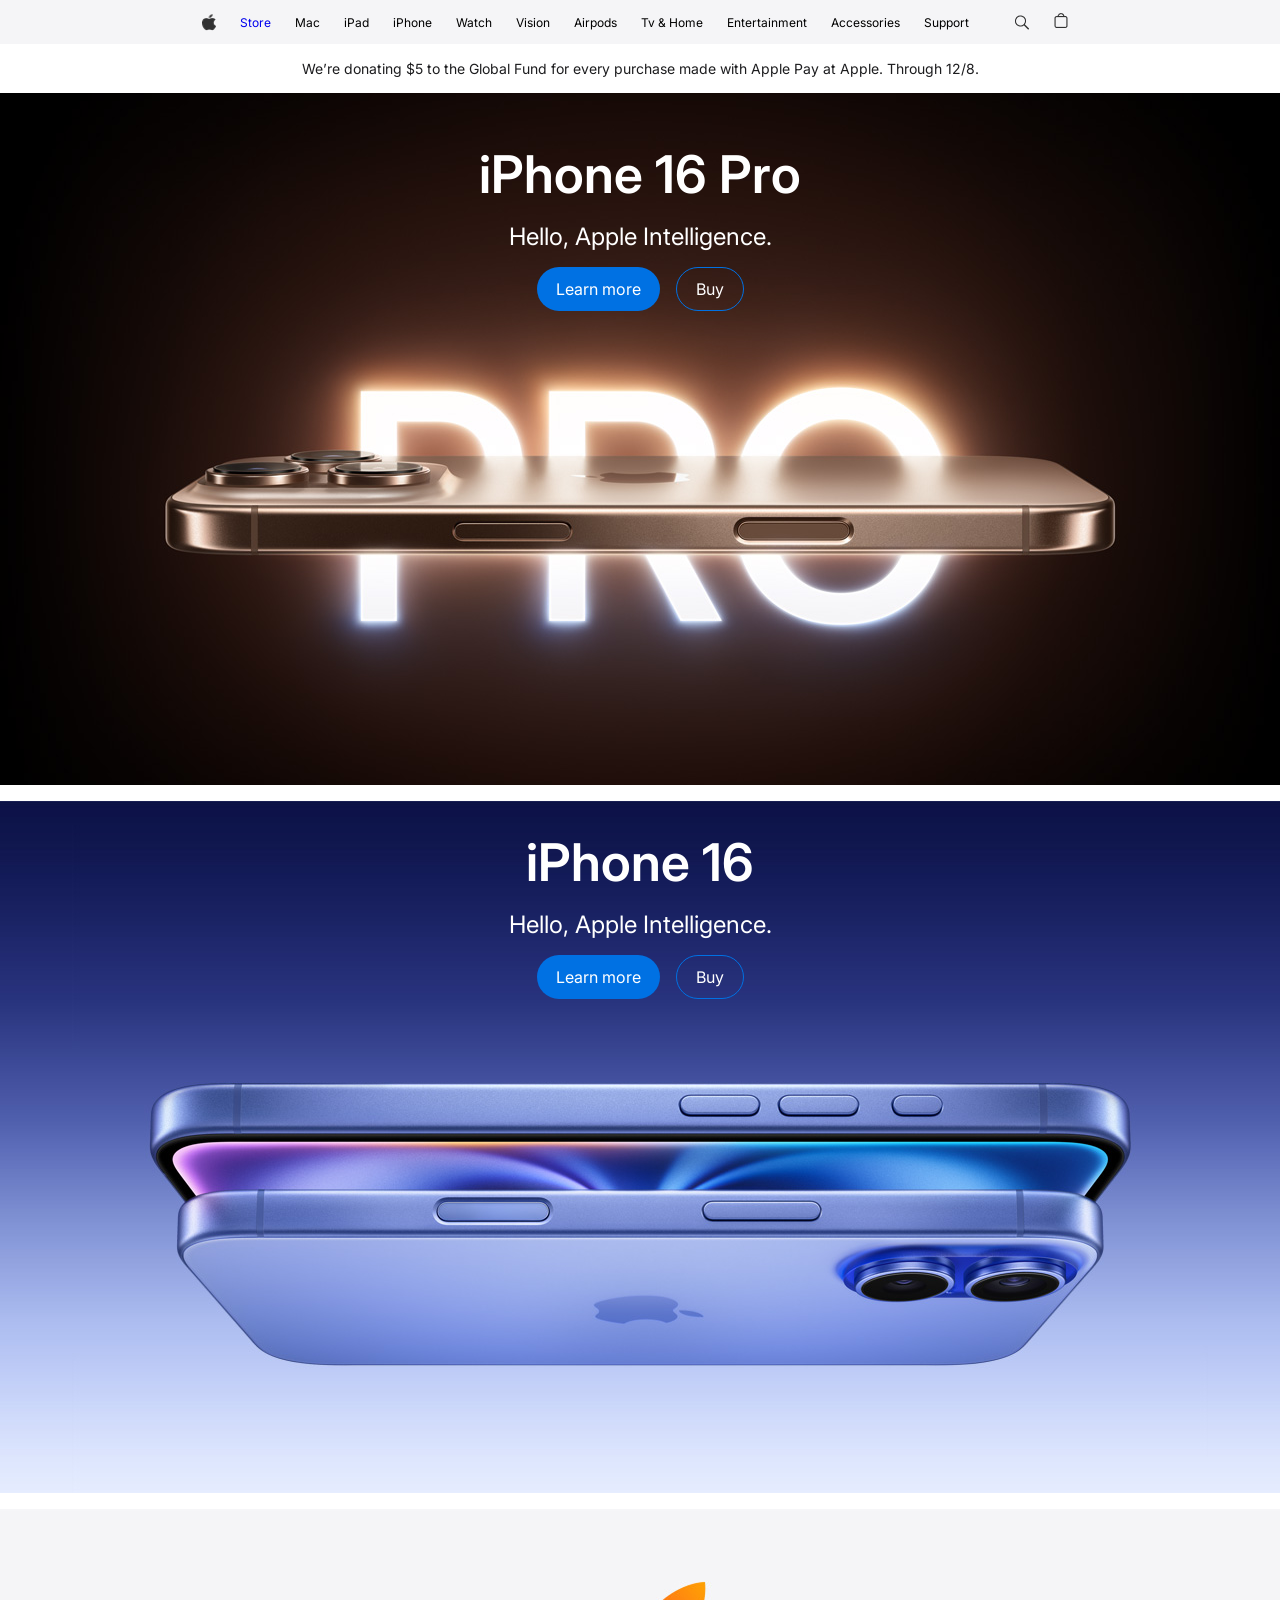
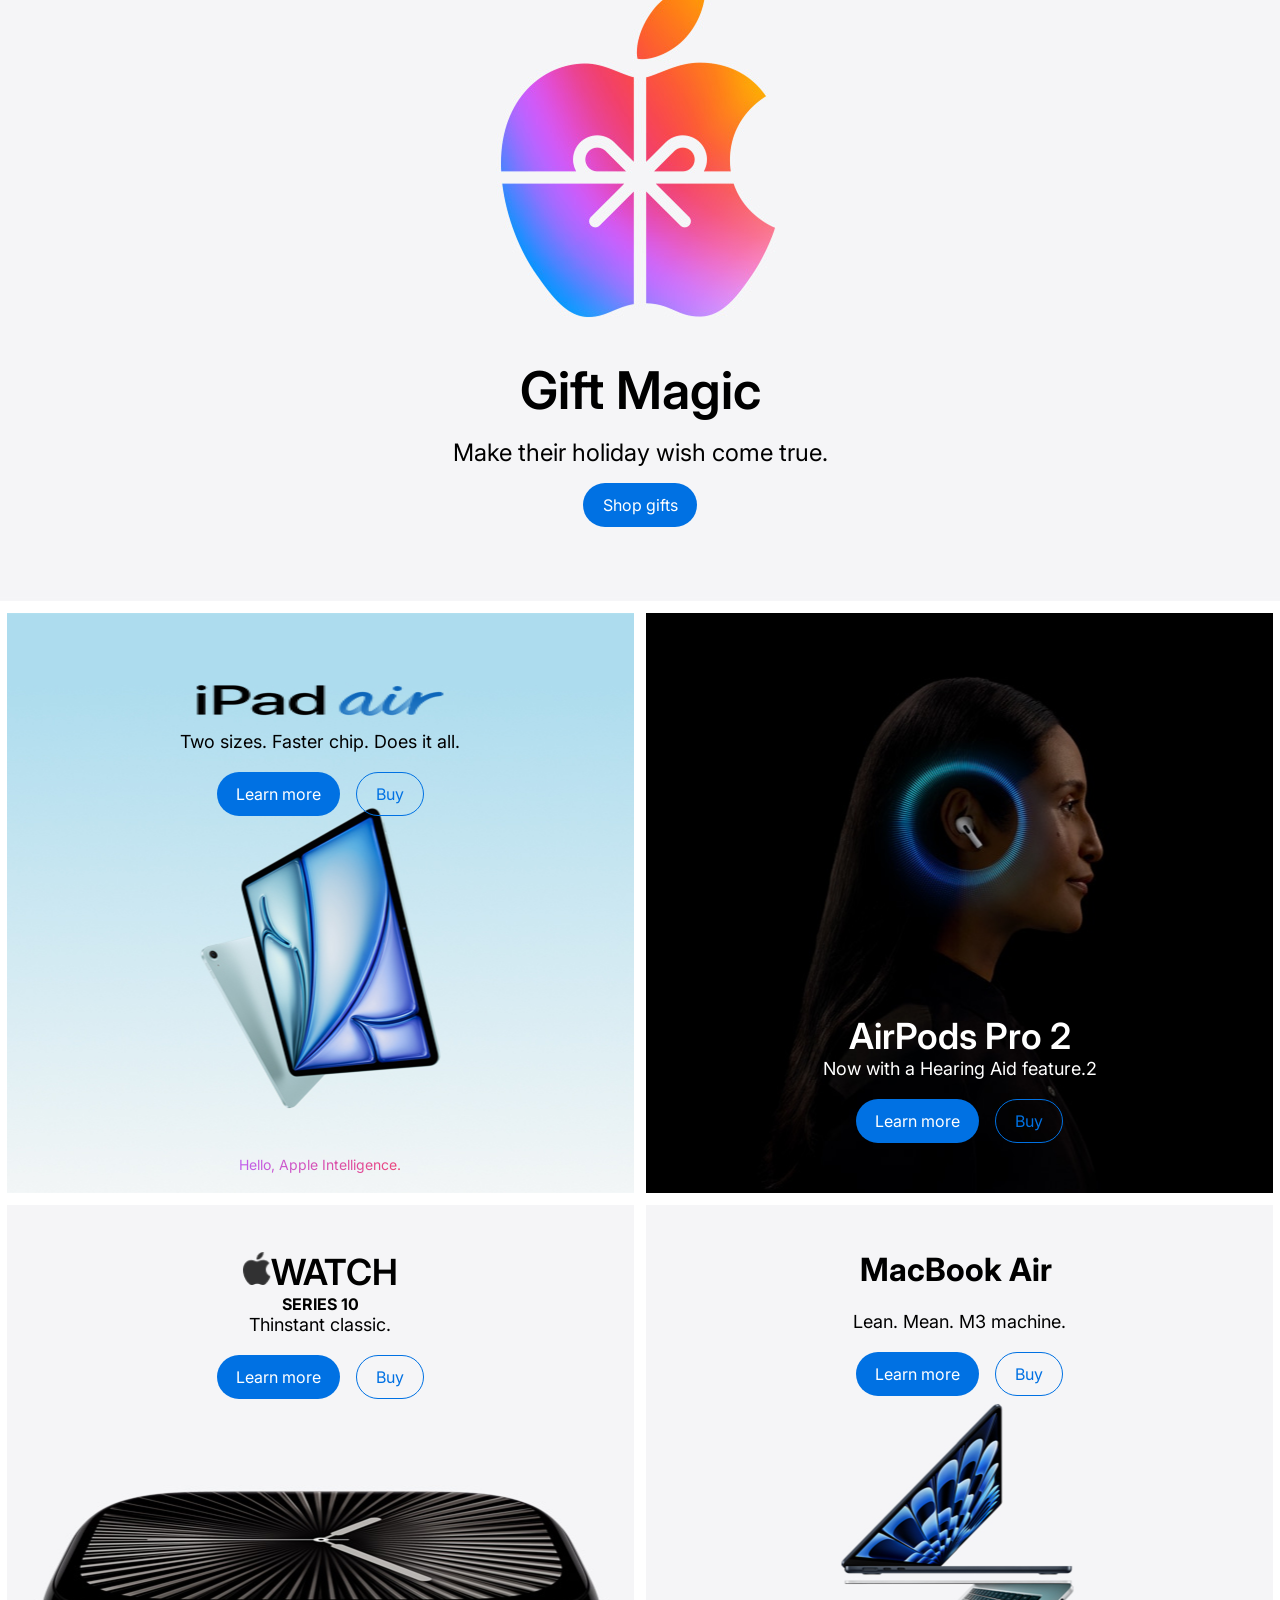
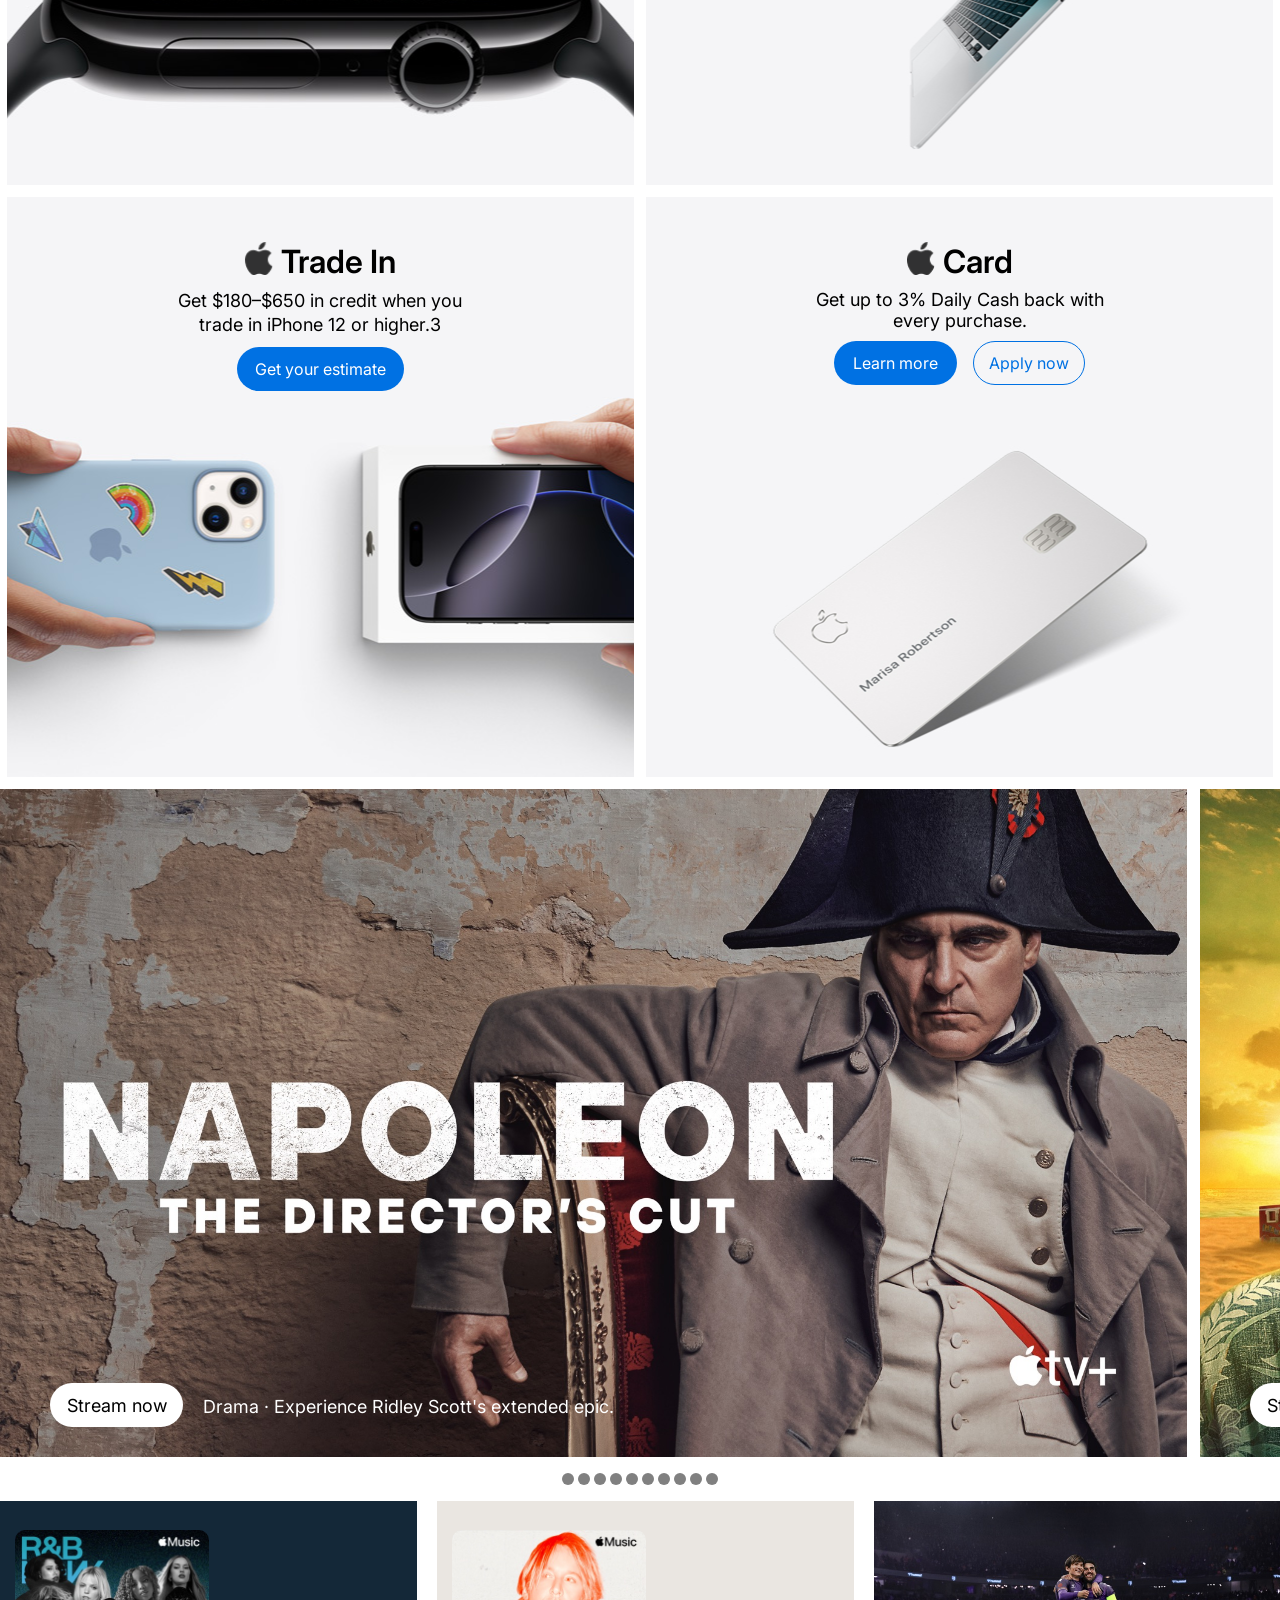
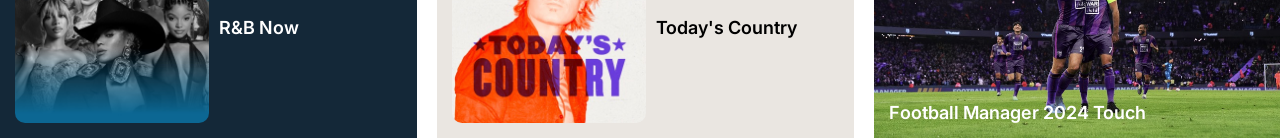
==== commit 7914cff1: "done" ====
--- a/index.html
+++ b/index.html
@@ -15,9 +15,10 @@
     />
   </head>
   <body>
+    <!-- navbar fixed -->
     <nav>
       <img src="./navbar_item_apple-logo.png" class="navbar_logo" />
-      <a>Store</a>
+      <a href="store.html">Store</a>
       <a>Mac</a>
       <a>iPad</a>
       <a>iPhone</a>
@@ -28,34 +29,43 @@
       <a>Entertainment</a>
       <a>Accessories</a>
       <a>Support</a>
-      <img src="./navbar_item_search.png" class="search" />
-      <img src="./navbar_item_bag.png" class="bag" />
+      <menu>
+        <img src="./navbar_item_search.png" class="navbar_search" />
+        <img src="./navbar_item_bag.png" class="navbar_bag" />
+        <img src="./navbar_item_menu.png" class="navbar_menu" />
+      </menu>
     </nav>
+    <!-- navbar fixed end  -->
     <span
       >We’re donating $5 to the Global Fund for every purchase made with Apple
       Pay at Apple. Through 12/8.
     </span>
-    <main>
+    <!-- iphone 16 pro promo -->
+    <section class="section1">
       <h1>iPhone 16 Pro</h1>
       <p>Hello, Apple Intelligence.</p>
-      <div>
+      <div class="learn_buy">
         <a class="learn">Learn more</a>
         <a class="buy">Buy</a>
       </div>
-    </main>
-    <main id="main">
+    </section>
+    <!-- iphone 16 promo -->
+    <section class="section2">
       <h1>iPhone 16</h1>
       <p>Hello, Apple Intelligence.</p>
-      <div>
+      <!-- learn and buy -->
+      <div class="learn_buy">
         <a class="learn">Learn more</a>
         <a class="buy">Buy</a>
       </div>
-    </main>
-    <main class="main">
+    </section>
+    <!-- magic gift  -->
+    <section class="section3">
       <h1>Gift Magic</h1>
       <p>Make their holiday wish come true.</p>
       <a class="shop">Shop gifts</a>
-    </main>
+    </section>
+    <!-- undsen hesg duusla odoo -->
     <div class="product">
       <figure id="ipad">
         <img src="./ipadtext.png" />
@@ -76,7 +86,6 @@
       </figure>
       <figure id="watch">
         <h1><img src="./products_apple-logo.png" class="vector" />WATCH</h1>
-
         <h4>SERIES 10</h4>
         <p>Thinstant classic.</p>
         <div class="more">
@@ -105,7 +114,8 @@
           <a class="buy">Apply now</a>
         </div>
       </figure>
-      <section class="media">
+      <!-- media scroll -->
+      <div class="media">
         <div id="item1">
           <a>Stream now</a>
           <p>Drama · Experience Ridley Scott's extended epic.</p>
@@ -149,7 +159,7 @@
           <a>Stream now</a>
           <p>Watch Messi, every club, and every match--live.</p>
         </div>
-      </section>
+      </div>
       <div class="dots">
         <a href="#item1" class="dot"></a>
         <a href="#item2" class="dot"></a>
--- a/style.css
+++ b/style.css
@@ -15,26 +15,33 @@
   height: 44px;
   display: flex;
   gap: 24px;
-  font-family: Inter;
   font-size: 12px;
   font-weight: 400;
   align-items: center;
   justify-content: center;
-  background-color: #f5f5f7cc;
+  background-color: #f5f5f7;
   position: fixed;
+  padding-right: 50px;
+  padding-left: 20px;
+}
+a {
+  text-decoration: none;
 }
 .navbar_logo {
   width: 14px;
   height: 17px;
 }
-.navbar_search {
-  width: 15px;
-  height: 44px;
-}
-.bag {
-  width: 14px;
-  height: 44px;
-}
+menu {
+  width: 55px;
+  gap: 24px;
+  display: flex;
+  justify-content: center;
+  align-items: center;
+}
+.navbar_menu {
+  display: none;
+}
+
 /* navbar end */
 span {
   font-family: inter;
@@ -44,36 +51,63 @@
   justify-content: center;
   color: #1d1d1f;
   padding-top: 60px;
-}
-/* main product name */
+  padding-right: 30px;
+  padding-left: 30px;
+  background-color: white;
+  width: 100%;
+  text-align: center;
+}
+/* section */
 /* first */
-main {
-  background-image: url(./home_background_1.jpg);
+section {
   width: 100%;
   height: 692px;
+  margin-top: 16px;
+  display: flex;
+  flex-direction: column;
+  align-items: center;
+  font-family: Inter;
+  gap: 16px;
+}
+.section1 {
+  background-image: url(./home_background_1.jpg);
   background-size: cover;
   background-position: center;
   background-repeat: no-repeat;
-  margin-top: 16px;
-  display: flex;
-  flex-direction: column;
-  align-items: center;
-  font-family: Inter;
-  gap: 16px;
+  padding-top: 50px;
+}
+.section2 {
+  background-image: url(./home_background_2.png);
+  background-size: cover;
+  background-position: center;
+  background-repeat: no-repeat;
+  padding-top: 30px;
+}
+.section3 {
+  background-image: url(./home_background_3.png);
+  background-size: cover;
+  background-position: center;
+  background-repeat: no-repeat;
+  padding-top: 450px;
 }
 h1 {
   font-size: 52px;
   color: white;
   font-weight: 600;
-  margin-top: 50px;
-  padding-top: 36px;
 }
 p {
   font-size: 24px;
   color: white;
   font-weight: 400;
 }
-main div {
+.section3 h1 {
+  color: black;
+}
+.section3 p {
+  color: black;
+}
+/* learn and buy button */
+.learn_buy {
   font-size: 16px;
   font-weight: 400;
   font-family: Inter;
@@ -108,37 +142,8 @@
   display: flex;
   justify-content: center;
 }
-/* firstend */
-/* main second */
-#main {
-  background-image: url(./home_background_2.png);
-  background-position: center;
-  background-repeat: no-repeat;
-  background-size: cover;
-  margin-top: 8px;
-}
-/* second end */
-/* main third  */
-.main {
-  background-image: url(./home_background_3.png);
-  background-position: center;
-  background-size: cover;
-  width: 100%;
-  height: 692px;
-  padding-top: 12px;
-  display: flex;
-  flex-direction: column;
-  gap: 12px;
-  align-items: center;
-  justify-content: end;
-  padding-bottom: 100px;
-}
-.main h1 {
-  color: black;
-}
-.main p {
-  color: black;
-}
+/* learn and buy end */
+
 .shop {
   width: 114px;
   height: 44px;
@@ -148,10 +153,10 @@
   justify-content: center;
   align-items: center;
   color: white;
-  gap: 16px;
-}
-/* main end */
-/* products */
+}
+/* Section end */
+
+/* products scroll media */
 .product {
   width: 100%;
   height: 1764px;
@@ -169,6 +174,7 @@
   display: flex;
   flex-direction: column;
   align-items: center;
+  padding-top: 30px;
 }
 .product h1 {
   font-size: 36px;
@@ -195,7 +201,7 @@
   margin-top: 15px;
 }
 #ipad span {
-  margin-top: 300px;
+  margin-top: 280px;
   font-size: 14px;
   background: linear-gradient(
     90deg,
@@ -218,20 +224,19 @@
   justify-content: end;
   padding-bottom: 50px;
 }
+#watch {
+  background-image: url(./product_section_3.png);
+}
+
+#watch h1 {
+  color: black;
+  margin-top: 15px;
+}
+#watch p {
+  color: black;
+}
+
 #macbook {
-  background-image: url(./product_section_3.png);
-}
-
-#macbook h1 {
-  color: black;
-  margin-top: 15px;
-}
-#macbook p {
-  color: black;
-  margin-top: 5px;
-}
-
-#watch {
   background-image: url(./product_section_4.png);
 }
 .vector {
@@ -239,9 +244,9 @@
   height: 33px;
   position: relative;
 }
-#watch h1 {
-  display: flex;
-  width: 161px;
+#macbook h1 {
+  display: flex;
+  width: 200px;
   height: 61px;
   gap: 8px;
   color: black;
@@ -249,15 +254,13 @@
   font-size: 32px;
   margin-top: 15px;
 }
-#watch h4 {
+#macbook h4 {
   font-size: 14px;
-  margin-top: 18px;
   font-weight: 700;
   letter-spacing: 2px;
 }
-#watch p {
-  color: black;
-  margin-top: 8px;
+#macbook p {
+  color: black;
 }
 
 #tradein {
@@ -304,6 +307,7 @@
 #card .more {
   margin-top: 10px;
 }
+/* product end */
 .carousel {
   width: 100%;
   display: flex;
@@ -482,8 +486,8 @@
 /* hajuu tishe hucheer huduldg */
 .media {
   width: 100%;
-  height: 668px;
-  display: flex;
+  display: flex;
+  flex-direction: row;
   align-items: center;
   overflow-x: scroll;
   scroll-behavior: smooth;
@@ -491,7 +495,7 @@
 }
 .media div {
   min-width: 1200px;
-  height: 668px;
+  min-height: 668px;
   background-size: contain;
   background-repeat: no-repeat;
   scroll-snap-align: center;
@@ -525,7 +529,7 @@
   background-image: url(./media_scroll_3.jpg);
 }
 #item3 a {
-  width: 160pxs;
+  width: 160px;
 }
 #item4 {
   background-image: url(./media_scroll_4.jpg);
@@ -558,3 +562,57 @@
 .dot {
   display: flex;
 }
+@media (max-width: 1290px) {
+  .media {
+    min-height: 668px;
+  }
+}
+@media (max-width: 768px) {
+  nav a {
+    display: none;
+  }
+  nav {
+    display: flex;
+    justify-content: space-between;
+    width: 100%;
+  }
+  .navbar_menu {
+    display: block;
+  }
+  .media {
+    width: 100%;
+    min-height: 380px;
+    gap: 10px;
+  }
+  .media div {
+    min-width: 689px;
+    min-height: 380px;
+  }
+}
+@media (max-width: 390px) {
+  .section1 {
+    background-image: url(./section_mobile_background_1.png);
+    height: 500px;
+    padding-top: 330px;
+  }
+  .section2 {
+    background-image: url(./section_mobile_background_2.png);
+    height: 500px;
+  }
+  .section3 {
+    height: 500px;
+    padding-top: none;
+  }
+  .section3 h1 {
+    margin-top: -130px;
+  }
+  section h1 {
+    font-size: 30px;
+  }
+  section p {
+    font-size: 24px;
+  }
+  .product figure {
+    width: 100%;
+  }
+}
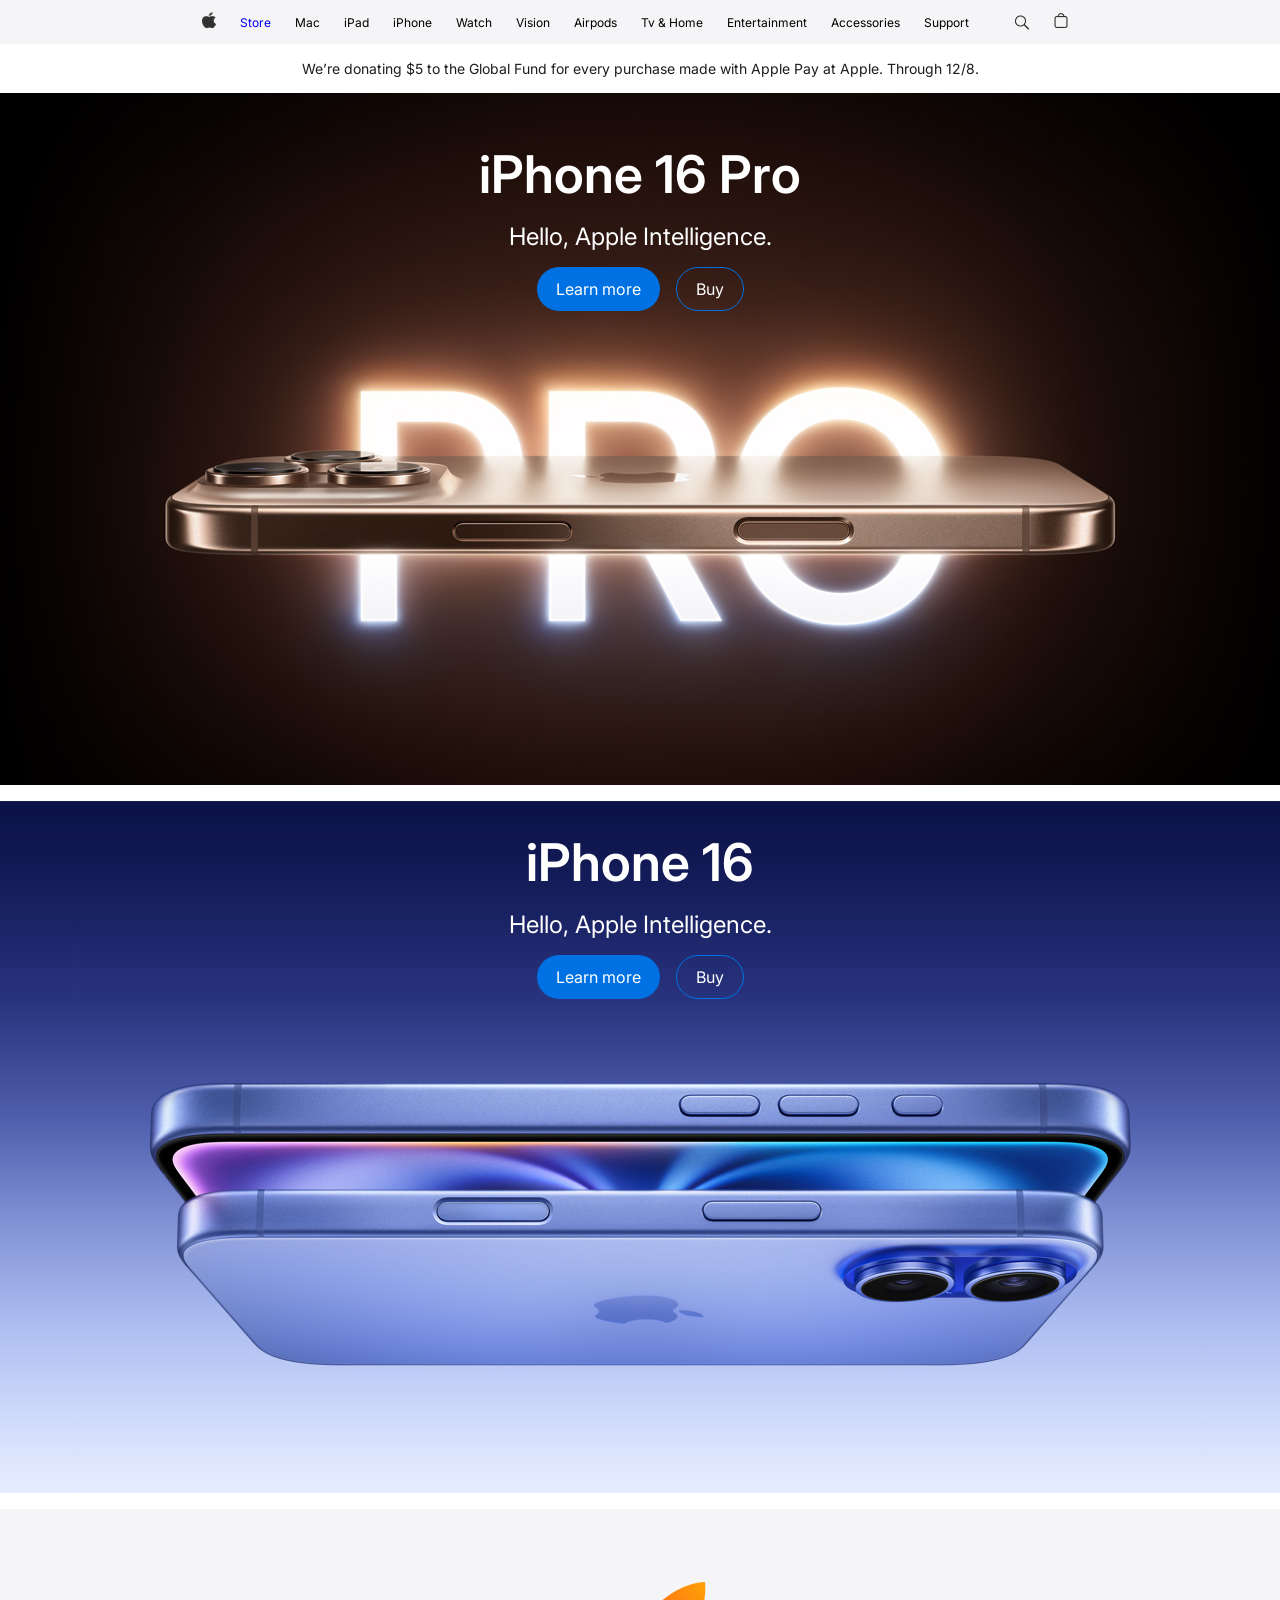
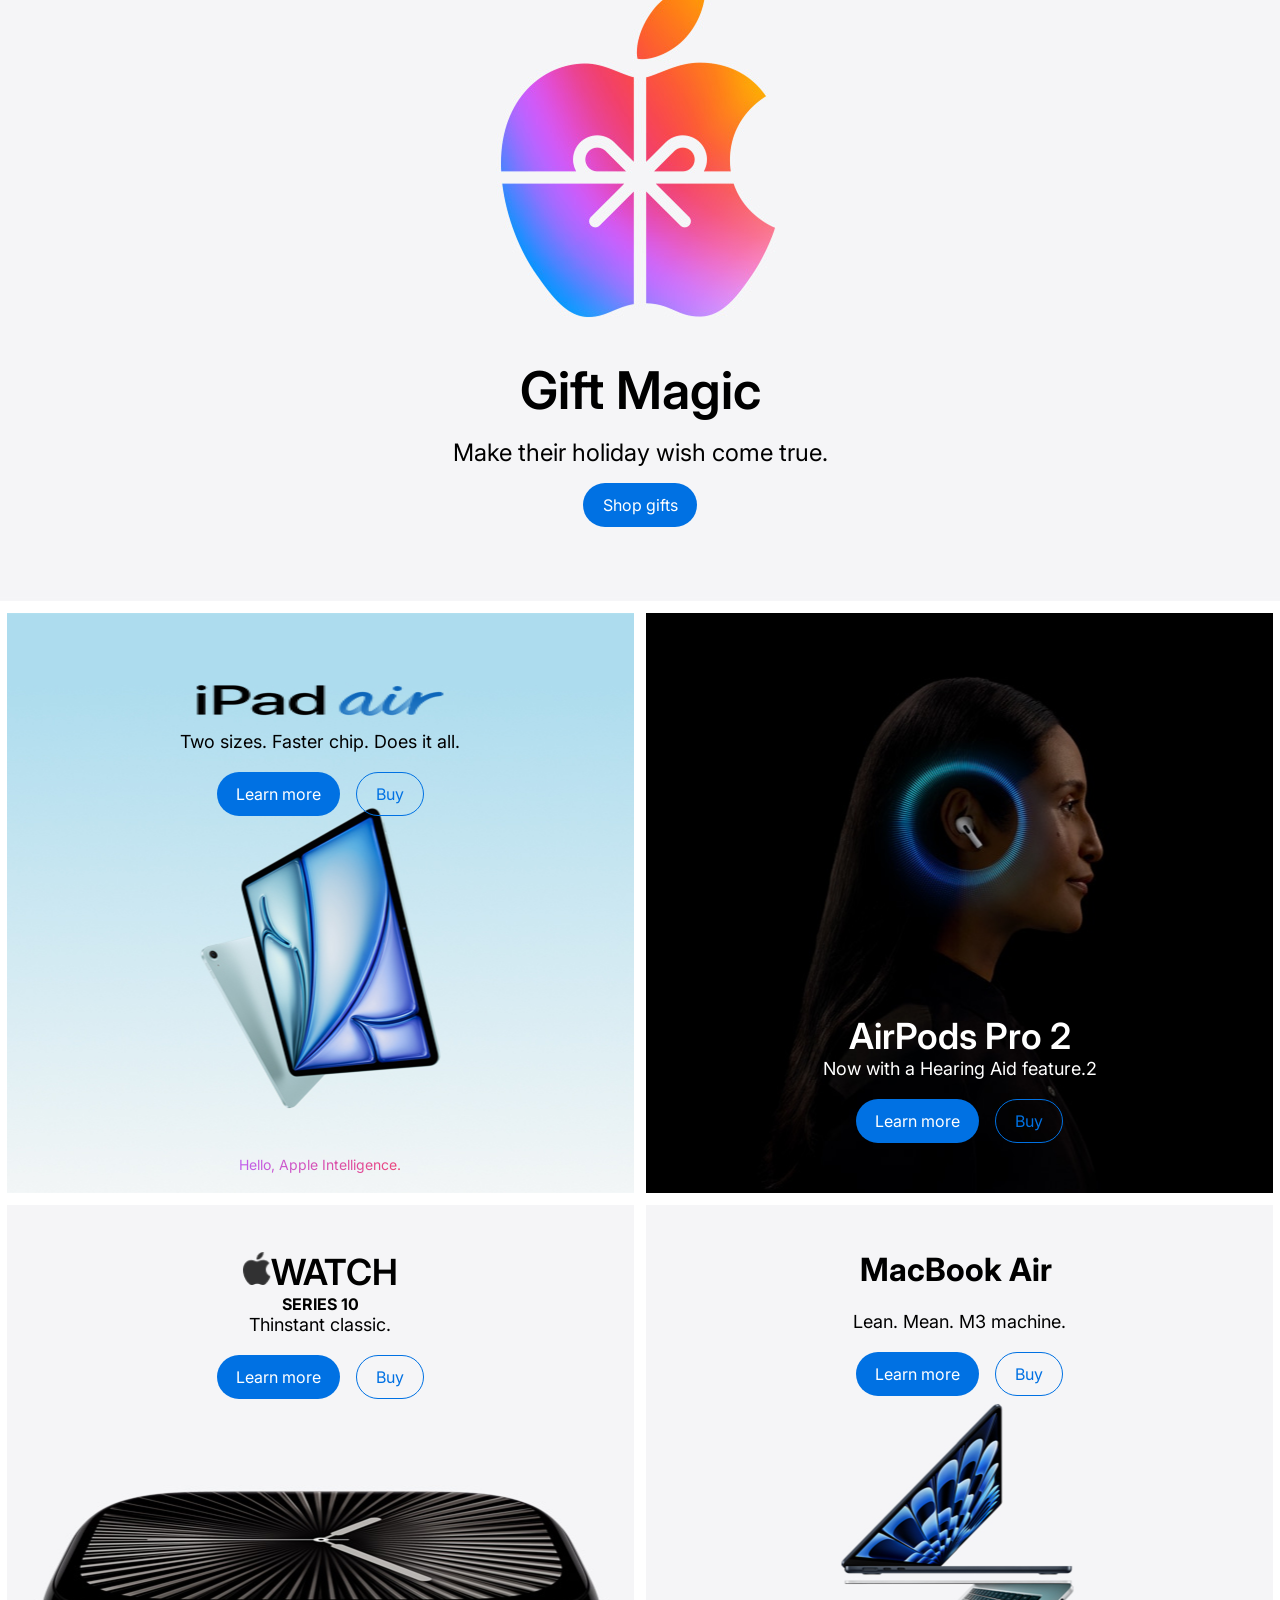
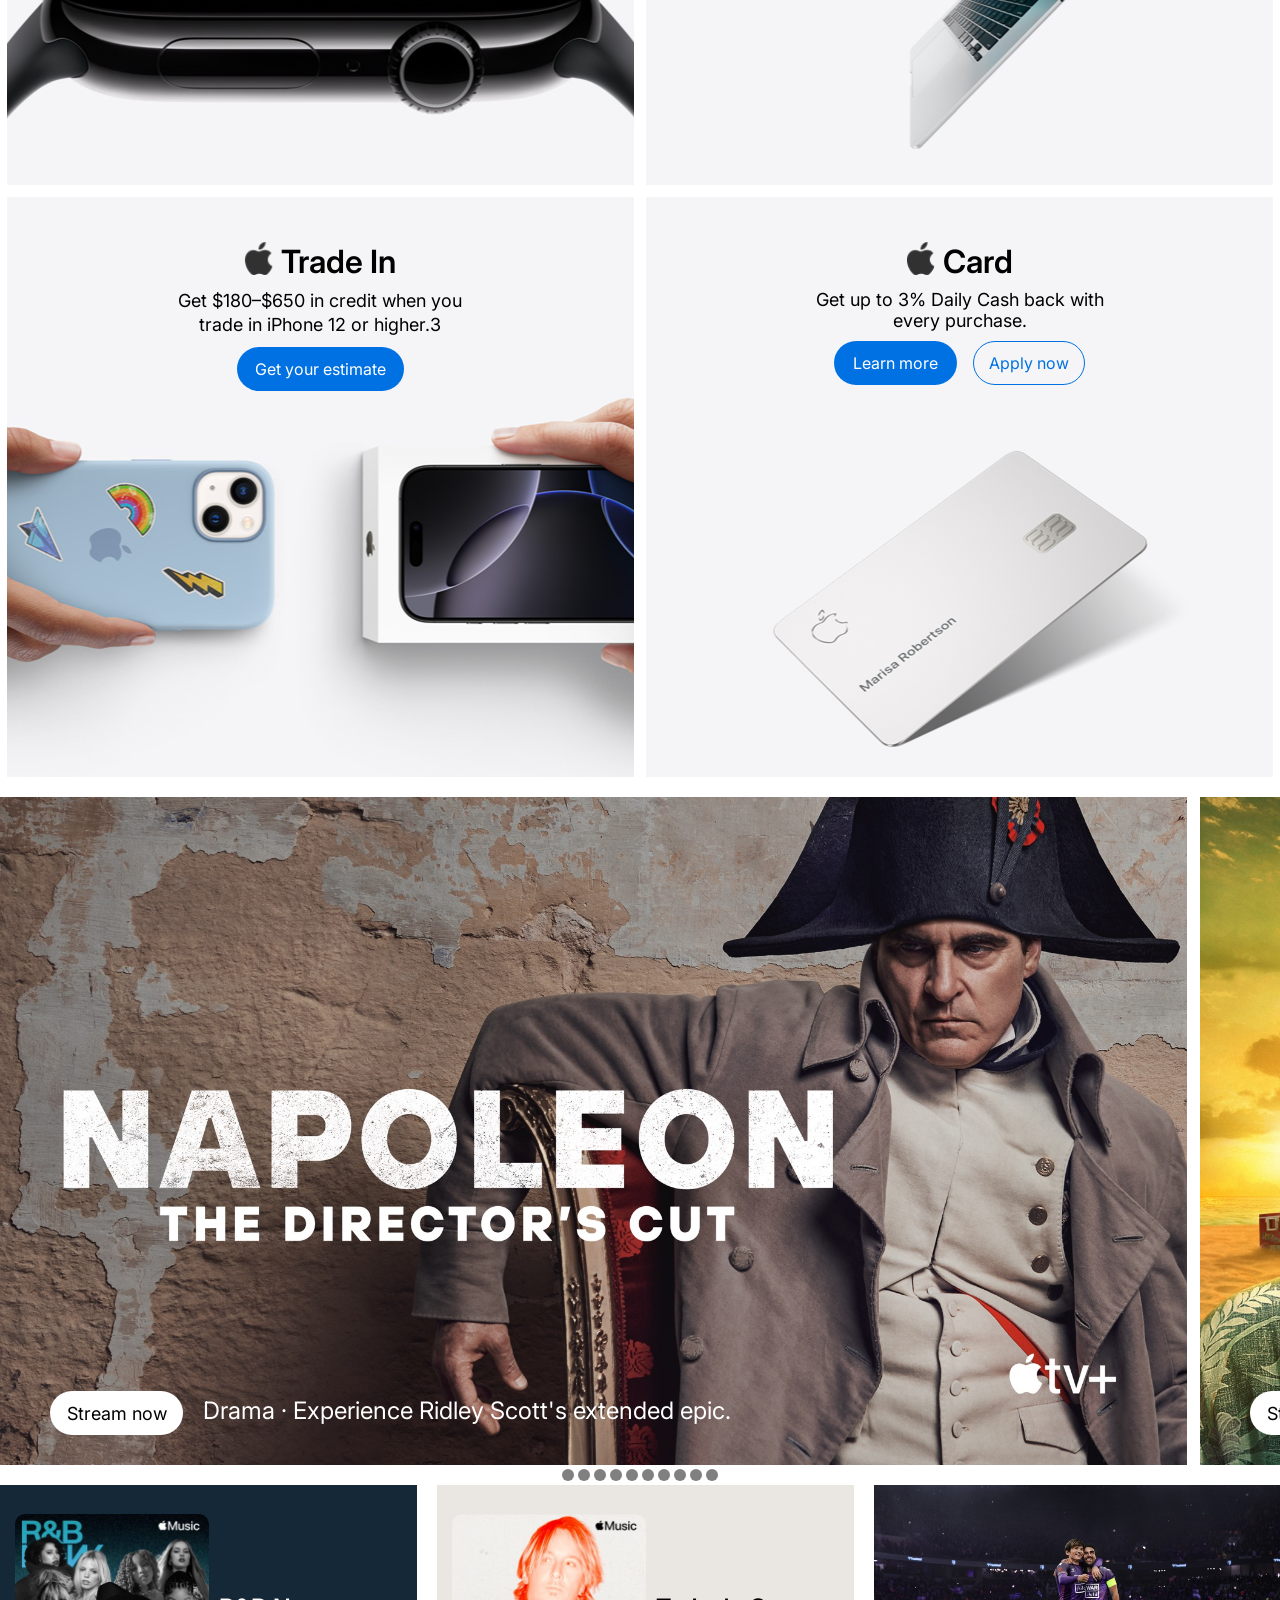
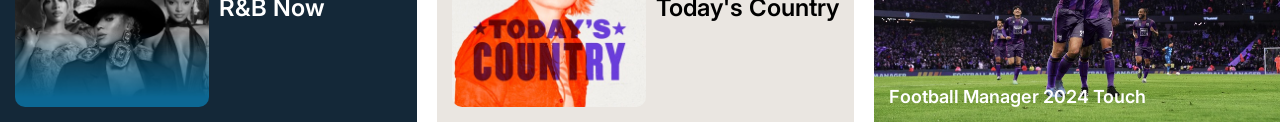
==== commit 0e877f18: "done" ====
--- a/index.html
+++ b/index.html
@@ -17,18 +17,20 @@
   <body>
     <!-- navbar fixed -->
     <nav>
-      <img src="./navbar_item_apple-logo.png" class="navbar_logo" />
-      <a href="store.html">Store</a>
-      <a>Mac</a>
-      <a>iPad</a>
-      <a>iPhone</a>
-      <a>Watch</a>
-      <a>Vision</a>
-      <a>Airpods</a>
-      <a>Tv & Home</a>
-      <a>Entertainment</a>
-      <a>Accessories</a>
-      <a>Support</a>
+      <a href="index.html"
+        ><img src="./navbar_item_apple-logo.png" class="navbar_logo"
+      /></a>
+      <a class="a" href="store.html">Store</a>
+      <a class="a">Mac</a>
+      <a class="a">iPad</a>
+      <a class="a">iPhone</a>
+      <a class="a">Watch</a>
+      <a class="a">Vision</a>
+      <a class="a">Airpods</a>
+      <a class="a">Tv & Home</a>
+      <a class="a">Entertainment</a>
+      <a class="a">Accessories</a>
+      <a class="a">Support</a>
       <menu>
         <img src="./navbar_item_search.png" class="navbar_search" />
         <img src="./navbar_item_bag.png" class="navbar_bag" />
@@ -101,6 +103,18 @@
           <a class="buy">Buy</a>
         </div>
       </figure>
+      <figure id="product_mini_1">
+        <h1>Apple for Small Business</h1>
+        <p>Hardware, software, and expert help - all in one place.</p>
+        <a class="learn">Learn more</a>
+      </figure>
+      <figure id="product_mini_2">
+        <h1>Carrier deals at Apple</h1>
+        <p>
+          Get up to $1000 in credit on a new iPhone. Trade-in may be required.
+        </p>
+        <a class="learn">Find your deal</a>
+      </figure>
       <figure id="tradein">
         <h1><img src="./products_apple-logo.png" class="vector" />Trade In</h1>
         <p>Get $180–$650 in credit when you trade in iPhone 12 or higher.3</p>
@@ -114,145 +128,145 @@
           <a class="buy">Apply now</a>
         </div>
       </figure>
-      <!-- media scroll -->
-      <div class="media">
-        <div id="item1">
-          <a>Stream now</a>
-          <p>Drama · Experience Ridley Scott's extended epic.</p>
-        </div>
-        <div id="item2">
-          <a>Stream now</a>
-          <p>Comedy · The shady side of paradise.</p>
-        </div>
-        <div id="item3">
-          <a>See the schedule</a>
-          <p>Live MLB games, every Friday.</p>
-        </div>
-        <div id="item4">
-          <a>Stream now</a>
-          <p>Action · Worst. Heist. Ever.</p>
-        </div>
-        <div id="item5">
-          <a class="stream">Stream now</a>
-          <p>Documentary · All that glitters isn't gold.</p>
-        </div>
-        <div id="item6">
-          <a>Stream now</a>
-          <p>
-            Thriller · Natalie Portman and Moses Ingram star in a visionary noir
-            thriller.
-          </p>
-        </div>
-        <div id="item7">
-          <a>Stream now</a>
-          <p>Drama · 16 Emmy® Nominations Including Best Drama</p>
-        </div>
-        <div id="item8">
-          <a>Stream now</a>
-          <p>Drama · New season.</p>
-        </div>
-        <div id="item9">
-          <a>Stream now</a>
-          <p>Crime · Presume nothing.</p>
-        </div>
-        <div id="item10">
-          <a>Stream now</a>
-          <p>Watch Messi, every club, and every match--live.</p>
-        </div>
-      </div>
-      <div class="dots">
-        <a href="#item1" class="dot"></a>
-        <a href="#item2" class="dot"></a>
-        <a href="#item3" class="dot"></a>
-        <a href="#item4" class="dot"></a>
-        <a href="#item5" class="dot"></a>
-        <a href="#item6" class="dot"></a>
-        <a href="#item7" class="dot"></a>
-        <a href="#item8" class="dot"></a>
-        <a href="#item9" class="dot"></a>
-        <a href="#item10" class="dot"></a>
-      </div>
-      <!-- last last last -->
-      <div class="carousel">
-        <div class="group">
-          <div class="page" id="page1">
-            <img src="./infinity_spin_1.jpg" />
-            <p>R&B Now</p>
-            <a class="listen">Listen now</a>
-          </div>
-          <div class="page" id="page2">
-            <img src="./infinity_spin_2.jpg" />
-            <p>Today's Country</p>
-            <a class="listen">Listen now</a>
-          </div>
-          <div class="page" id="page3">
-            Football Manager 2024 Touch <a class="listen">Listen now</a>
-          </div>
-          <div class="page" id="page4">
-            6 Weeks to Restart Your Fitness <a class="listen">Listen now</a>
-          </div>
-          <div class="page" id="page5">
-            NBA 2k25 Arcade Edition <a class="listen">Listen now</a>
-          </div>
-          <div class="page" id="page6">
-            Strenght with Kyle<a class="listen">Listen now</a>
-          </div>
-          <div class="page" id="page7">
-            Run your first 5K<a class="listen">Listen now</a>
-          </div>
-          <div class="page" id="page8">
-            <img src="./infinity_spin_8.jpg" />
-            <p>Today's Indie Rock</p>
-            <a class="listen">Listen now</a>
-          </div>
-          <div class="page" id="page9">
-            Hello Kitty Island Adventure<a class="listen">Listen now</a>
-          </div>
-          <div class="page" id="page10">
-            <img src="./infinity_spin_10.jpg" />
-            <p>Strenght with Kyle</p>
-            <a class="listen">Listen now</a>
-          </div>
-        </div>
-        <div aria-hidden class="group">
-          <div class="page" id="page1">
-            <img src="./infinity_spin_1.jpg" />
-            <p>R&B Now</p>
-            <a class="listen">Listen now</a>
-          </div>
-          <div class="page" id="page2">
-            <img src="./infinity_spin_2.jpg" />
-            <p>Today's Country</p>
-            <a class="listen">Listen now</a>
-          </div>
-          <div class="page" id="page3">
-            Football Manager 2024 Touch <a class="listen">Listen now</a>
-          </div>
-          <div class="page" id="page4">
-            6 Weeks to Restart Your Fitness <a class="listen">Listen now</a>
-          </div>
-          <div class="page" id="page5">
-            NBA 2k25 Arcade Edition <a class="listen">Listen now</a>
-          </div>
-          <div class="page" id="page6">
-            Strenght with Kyle<a class="listen">Listen now</a>
-          </div>
-          <div class="page" id="page7">
-            Run your first 5K<a class="listen">Listen now</a>
-          </div>
-          <div class="page" id="page8">
-            <img src="./infinity_spin_8.jpg" />
-            <p>Today's Indie Rock</p>
-            <a class="listen">Listen now</a>
-          </div>
-          <div class="page" id="page9">
-            Hello Kitty Island Adventure<a class="listen">Listen now</a>
-          </div>
-          <div class="page" id="page10">
-            <img src="./infinity_spin_10.jpg" />
-            <p>Strenght with Kyle</p>
-            <a class="listen">Listen now</a>
-          </div>
+    </div>
+    <!-- media scroll -->
+    <div class="media">
+      <div id="item1">
+        <a>Stream now</a>
+        <p>Drama · Experience Ridley Scott's extended epic.</p>
+      </div>
+      <div id="item2">
+        <a>Stream now</a>
+        <p>Comedy · The shady side of paradise.</p>
+      </div>
+      <div id="item3">
+        <a>See the schedule</a>
+        <p>Live MLB games, every Friday.</p>
+      </div>
+      <div id="item4">
+        <a>Stream now</a>
+        <p>Action · Worst. Heist. Ever.</p>
+      </div>
+      <div id="item5">
+        <a class="stream">Stream now</a>
+        <p>Documentary · All that glitters isn't gold.</p>
+      </div>
+      <div id="item6">
+        <a>Stream now</a>
+        <p>
+          Thriller · Natalie Portman and Moses Ingram star in a visionary noir
+          thriller.
+        </p>
+      </div>
+      <div id="item7">
+        <a>Stream now</a>
+        <p>Drama · 16 Emmy® Nominations Including Best Drama</p>
+      </div>
+      <div id="item8">
+        <a>Stream now</a>
+        <p>Drama · New season.</p>
+      </div>
+      <div id="item9">
+        <a>Stream now</a>
+        <p>Crime · Presume nothing.</p>
+      </div>
+      <div id="item10">
+        <a>Stream now</a>
+        <p>Watch Messi, every club, and every match--live.</p>
+      </div>
+    </div>
+    <div class="dots">
+      <a href="#item1" class="dot"></a>
+      <a href="#item2" class="dot"></a>
+      <a href="#item3" class="dot"></a>
+      <a href="#item4" class="dot"></a>
+      <a href="#item5" class="dot"></a>
+      <a href="#item6" class="dot"></a>
+      <a href="#item7" class="dot"></a>
+      <a href="#item8" class="dot"></a>
+      <a href="#item9" class="dot"></a>
+      <a href="#item10" class="dot"></a>
+    </div>
+    <!-- last last last -->
+    <div class="carousel">
+      <div class="group">
+        <div class="page" id="page1">
+          <img src="./infinity_spin_1.jpg" />
+          <p>R&B Now</p>
+          <a class="listen">Listen now</a>
+        </div>
+        <div class="page" id="page2">
+          <img src="./infinity_spin_2.jpg" />
+          <p>Today's Country</p>
+          <a class="listen">Listen now</a>
+        </div>
+        <div class="page" id="page3">
+          Football Manager 2024 Touch <a class="listen">Listen now</a>
+        </div>
+        <div class="page" id="page4">
+          6 Weeks to Restart Your Fitness <a class="listen">Listen now</a>
+        </div>
+        <div class="page" id="page5">
+          NBA 2k25 Arcade Edition <a class="listen">Listen now</a>
+        </div>
+        <div class="page" id="page6">
+          Strenght with Kyle<a class="listen">Listen now</a>
+        </div>
+        <div class="page" id="page7">
+          Run your first 5K<a class="listen">Listen now</a>
+        </div>
+        <div class="page" id="page8">
+          <img src="./infinity_spin_8.jpg" />
+          <p>Today's Indie Rock</p>
+          <a class="listen">Listen now</a>
+        </div>
+        <div class="page" id="page9">
+          Hello Kitty Island Adventure<a class="listen">Listen now</a>
+        </div>
+        <div class="page" id="page10">
+          <img src="./infinity_spin_10.jpg" />
+          <p>Strenght with Kyle</p>
+          <a class="listen">Listen now</a>
+        </div>
+      </div>
+      <div aria-hidden class="group">
+        <div class="page" id="page1">
+          <img src="./infinity_spin_1.jpg" />
+          <p>R&B Now</p>
+          <a class="listen">Listen now</a>
+        </div>
+        <div class="page" id="page2">
+          <img src="./infinity_spin_2.jpg" />
+          <p>Today's Country</p>
+          <a class="listen">Listen now</a>
+        </div>
+        <div class="page" id="page3">
+          Football Manager 2024 Touch <a class="listen">Listen now</a>
+        </div>
+        <div class="page" id="page4">
+          6 Weeks to Restart Your Fitness <a class="listen">Listen now</a>
+        </div>
+        <div class="page" id="page5">
+          NBA 2k25 Arcade Edition <a class="listen">Listen now</a>
+        </div>
+        <div class="page" id="page6">
+          Strenght with Kyle<a class="listen">Listen now</a>
+        </div>
+        <div class="page" id="page7">
+          Run your first 5K<a class="listen">Listen now</a>
+        </div>
+        <div class="page" id="page8">
+          <img src="./infinity_spin_8.jpg" />
+          <p>Today's Indie Rock</p>
+          <a class="listen">Listen now</a>
+        </div>
+        <div class="page" id="page9">
+          Hello Kitty Island Adventure<a class="listen">Listen now</a>
+        </div>
+        <div class="page" id="page10">
+          <img src="./infinity_spin_10.jpg" />
+          <p>Strenght with Kyle</p>
+          <a class="listen">Listen now</a>
         </div>
       </div>
     </div>
--- a/style.css
+++ b/style.css
@@ -8,6 +8,7 @@
   display: flex;
   align-items: center;
   flex-direction: column;
+  padding-bottom: 2px;
 }
 /* navbar fixed */
 nav {
@@ -262,7 +263,15 @@
 #macbook p {
   color: black;
 }
-
+/* for tablet and phone */
+#product_mini_1 {
+  background-image: url(./product_mobile_1.png);
+  display: none;
+}
+#product_mini_2 {
+  background-image: url(./product_mobile_2.png);
+  display: none;
+}
 #tradein {
   background-image: url(./product_section_5.png);
 }
@@ -492,6 +501,7 @@
   overflow-x: scroll;
   scroll-behavior: smooth;
   scrollbar-width: none;
+  margin-top: 20px;
 }
 .media div {
   min-width: 1200px;
@@ -562,13 +572,8 @@
 .dot {
   display: flex;
 }
-@media (max-width: 1290px) {
-  .media {
-    min-height: 668px;
-  }
-}
 @media (max-width: 768px) {
-  nav a {
+  nav .a {
     display: none;
   }
   nav {
@@ -578,6 +583,77 @@
   }
   .navbar_menu {
     display: block;
+  }
+  .section3 {
+    display: none;
+  }
+  .product {
+    height: 2350px;
+  }
+  #ipad {
+    width: 100%;
+  }
+  #card {
+    display: none;
+  }
+  #airpods {
+    background-image: url(./product_mini_3.png);
+  }
+  #watch {
+    background-image: url(./product_mini_4.png);
+  }
+
+  #product_mini_1 {
+    display: block;
+    display: flex;
+  }
+  #product_mini_2 {
+    display: block;
+    display: flex;
+  }
+  #product_mini_1 h1 {
+    color: black;
+    gap: 8px;
+    display: flex;
+    font-size: 32px;
+    margin-top: 15px;
+    width: 250px;
+    text-align: center;
+  }
+  #product_mini_1 p {
+    color: black;
+    gap: 8px;
+    display: flex;
+    font-size: 18px;
+    margin-top: 15px;
+    width: 300px;
+    text-align: center;
+  }
+  #product_mini_1 a {
+    margin-top: 10px;
+  }
+
+  #product_mini_2 h1 {
+    color: black;
+    gap: 8px;
+    display: flex;
+    font-size: 32px;
+    margin-top: 300px;
+    width: 250px;
+    text-align: center;
+  }
+  #product_mini_2 p {
+    color: black;
+    gap: 8px;
+    display: flex;
+    font-size: 18px;
+    margin-top: 15px;
+    width: 300px;
+    text-align: center;
+  }
+  #product_mini_2 a {
+    width: 150px;
+    margin-top: 10px;
   }
   .media {
     width: 100%;
@@ -599,12 +675,11 @@
     background-image: url(./section_mobile_background_2.png);
     height: 500px;
   }
-  .section3 {
-    height: 500px;
-    padding-top: none;
-  }
-  .section3 h1 {
-    margin-top: -130px;
+  .product {
+    height: 2350px;
+  }
+  .product {
+    height: 4150px;
   }
   section h1 {
     font-size: 30px;
@@ -615,4 +690,55 @@
   .product figure {
     width: 100%;
   }
-}
+  .media {
+    margin-top: 5px;
+  }
+  .media a {
+    display: none;
+  }
+  .media p {
+    display: none;
+  }
+  .media div {
+    min-width: 200px;
+  }
+  #item1 {
+    background-image: url(./media_mobile_1.png);
+  }
+  #item2 {
+    background-image: url(./media_mobile_2.png);
+  }
+  #item3 {
+    background-image: url(./media_mobile_3.png);
+  }
+  #item3 a {
+    width: 160px;
+  }
+  #item4 {
+    background-image: url(./media_mobile_4.png);
+  }
+  #item5 {
+    background-image: url(./media_mobile_5.png);
+  }
+  #item6 {
+    background-image: url(./media_mobile_6.png);
+  }
+  #item7 {
+    background-image: url(./media_mobile_7.png);
+  }
+  #item8 {
+    background-image: url(media_mobile_8.png);
+  }
+  #item9 {
+    display: none;
+  }
+  #item10 {
+    display: none;
+  }
+  .dots #item9 {
+    display: none;
+  }
+  .dots #item10 {
+    display: none;
+  }
+}
